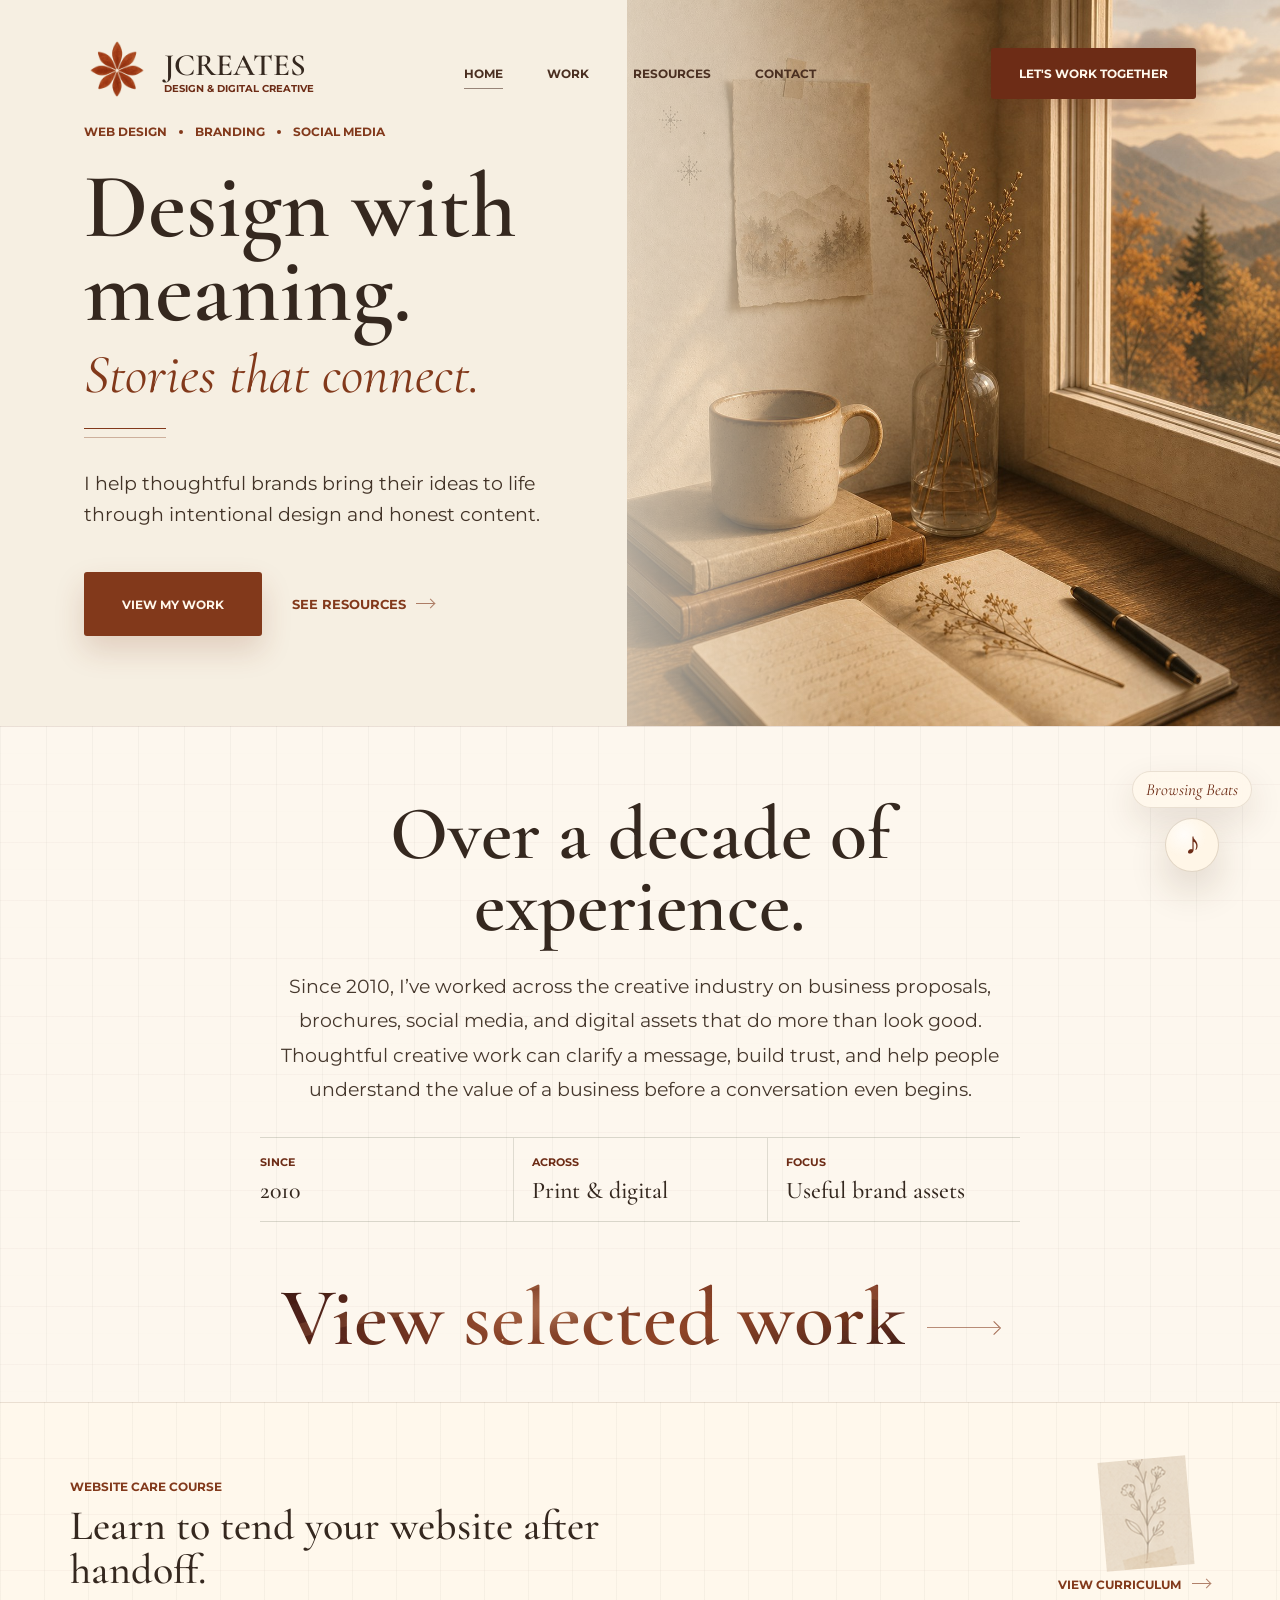
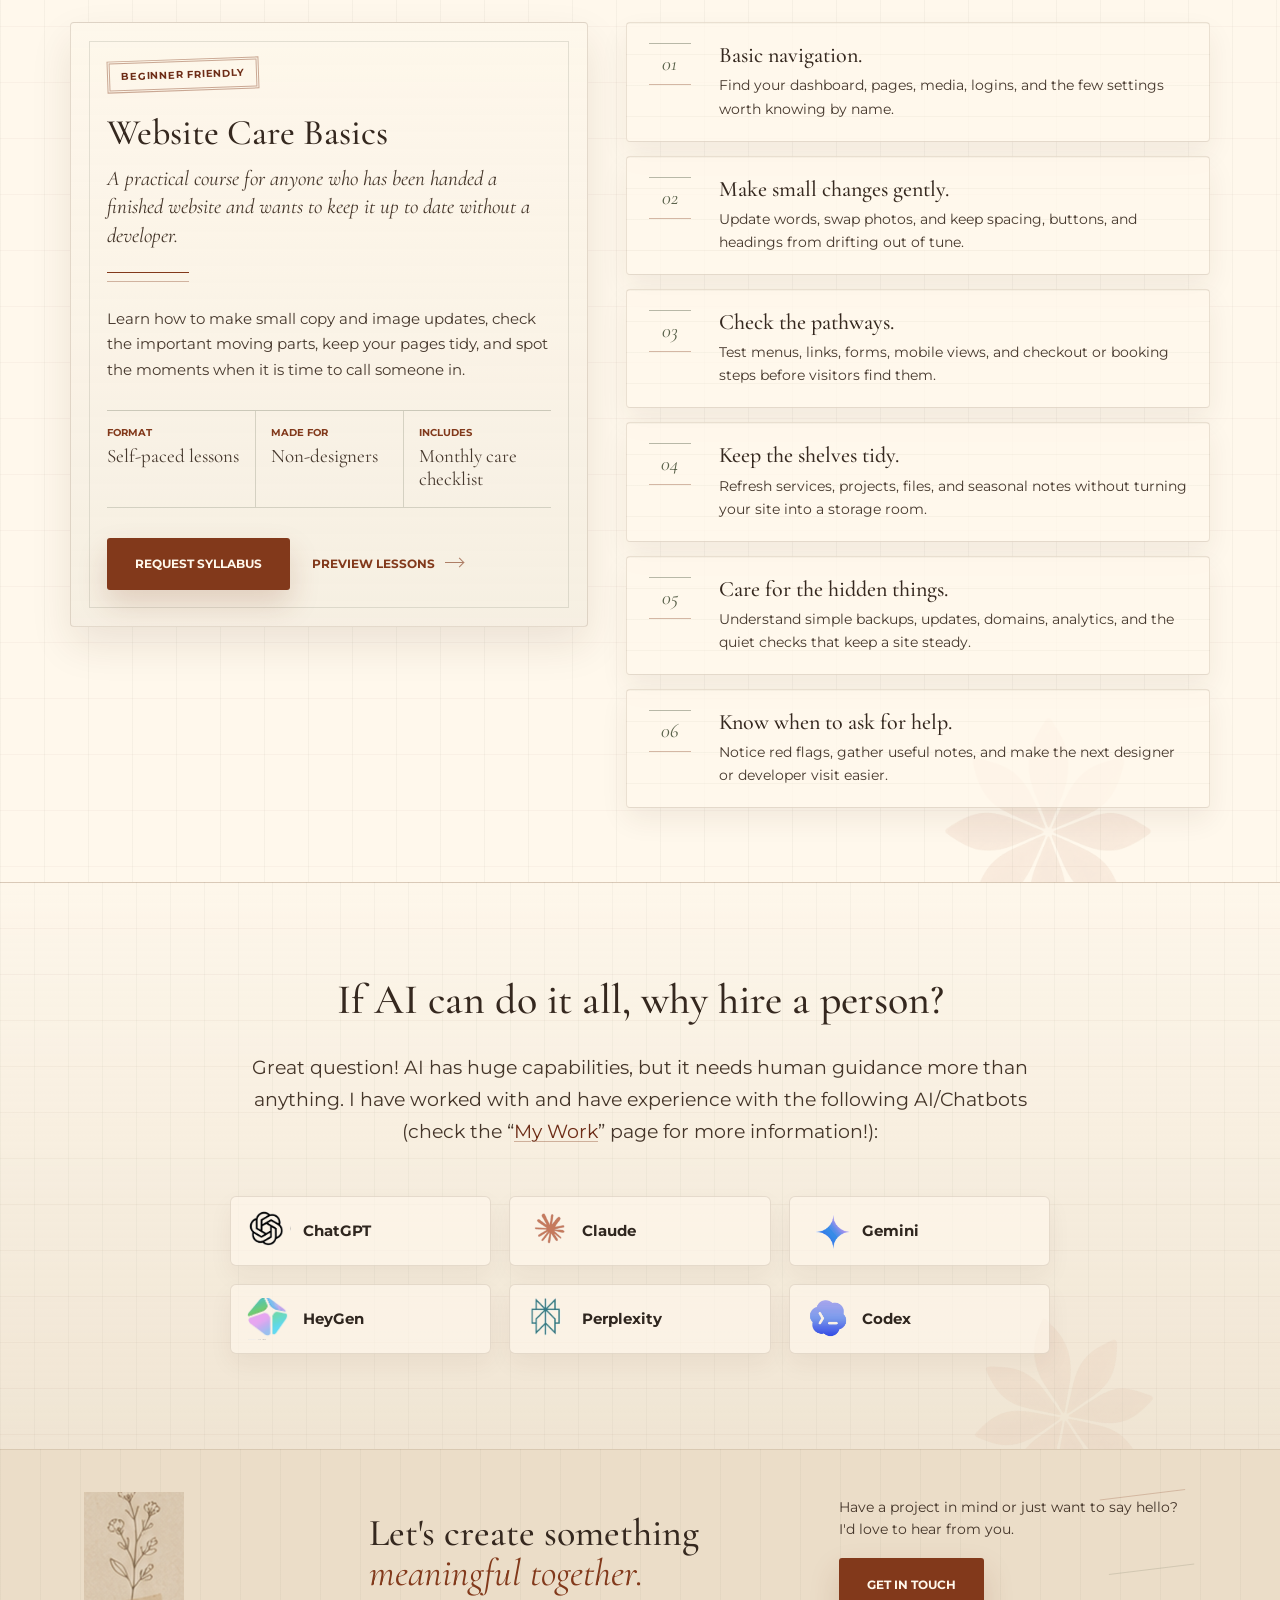
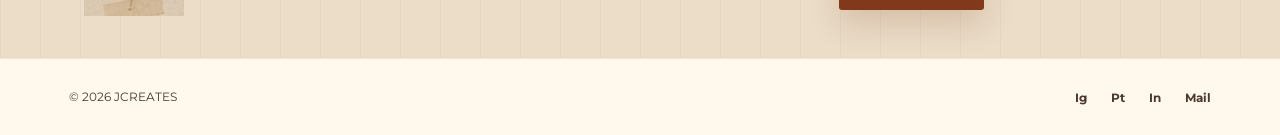
==== index.html @ 213a4167 "Revert "Remove work from header nav" This reverts commit f33e3d056edb2263f441d2ee776ab785a8234a7a." ====
<!doctype html>
<html lang="en">
  <head>
    <meta charset="utf-8">
    <meta name="viewport" content="width=device-width, initial-scale=1">
    <title>JCREATES | Design & Digital Creative</title>
    <meta
      name="description"
      content="A warm portfolio homepage for JCREATES, a design and digital creative studio."
    >
    <link rel="preconnect" href="https://fonts.googleapis.com">
    <link rel="preconnect" href="https://fonts.gstatic.com" crossorigin>
    <link
      href="https://fonts.googleapis.com/css2?family=Cormorant+Garamond:wght@400;500;600&family=Montserrat:wght@500;600;700&family=Parisienne&display=swap"
      rel="stylesheet"
    >
    <link rel="stylesheet" href="styles.css?v=20260611-work-page-v8">
    <script src="script.js?v=20260611-work-page-v4" defer></script>
  </head>
  <body>
    <header class="site-header" aria-label="Primary navigation">
      <a class="brand" href="#" aria-label="JCREATES home">
        <img
          class="brand-mark"
          src="assets/elodie-flower-logo.png"
          width="640"
          height="640"
          decoding="async"
          alt=""
        >
        <span class="brand-copy">
          <span class="brand-name">JCREATES</span>
          <span class="brand-role">Design & Digital Creative</span>
        </span>
      </a>

      <nav class="main-nav" aria-label="Main navigation">
        <a class="is-active" href="#" aria-current="page">Home</a>
        <a href="work.html">Work</a>
        <a href="resources.html">Resources</a>
        <a href="#contact">Contact</a>
      </nav>

      <a class="header-cta" href="#contact">Let's work together</a>
    </header>

    <main>
      <section class="hero" aria-labelledby="hero-title">
        <div class="hero-copy">
          <p class="eyebrow">Web Design <span></span> Branding <span></span> Social Media</p>
          <h1 id="hero-title">Design with meaning.</h1>
          <p class="hero-script">Stories that connect.</p>
          <div class="small-rule" aria-hidden="true"></div>
          <p class="hero-text">
            I help thoughtful brands bring their ideas to life through intentional design
            and honest content.
          </p>
          <div class="hero-actions">
            <a class="button button-primary button-typewriter" href="work.html" data-write-text="View my work">
              <span class="button-label">View my work</span>
              <span class="button-hover-text" aria-hidden="true">View my work</span>
            </a>
            <a class="button button-text" href="resources.html">See resources <span class="link-cue" aria-hidden="true"></span></a>
          </div>
        </div>

        <div class="hero-media">
          <img
            src="assets/hero-autumn-mountain-watercolor.jpg"
            width="1189"
            height="1323"
            decoding="async"
            fetchpriority="high"
            alt="Warm studio desk with books, a ceramic mug, dried flowers, and a window view of autumn trees with distant mountains."
          >
        </div>
      </section>

      <section class="experience-section" id="experience" aria-labelledby="experience-title">
        <div class="experience-inner">
          <div class="experience-layout">
            <div class="experience-heading">
              <h2 id="experience-title">Over a decade of experience.</h2>
            </div>

            <div class="experience-copy">
              <p>
                Since 2010, I&rsquo;ve worked across the creative industry on business proposals,
                brochures, social media, and digital assets that do more than look good.
                Thoughtful creative work can clarify a message, build trust, and help people
                understand the value of a business before a conversation even begins.
              </p>

              <dl class="experience-ledger" aria-label="Creative experience areas">
                <div>
                  <dt>Since</dt>
                  <dd>2010</dd>
                </div>
                <div>
                  <dt>Across</dt>
                  <dd>Print &amp; digital</dd>
                </div>
                <div>
                  <dt>Focus</dt>
                  <dd>Useful brand assets</dd>
                </div>
              </dl>
            </div>
          </div>

          <a class="galaxy-work-link" href="work.html" aria-label="View selected work">
            <span class="galaxy-mask">View selected work</span>
            <span class="galaxy-arrow" aria-hidden="true"></span>
          </a>
        </div>
      </section>

      <section class="course-section" id="course" aria-labelledby="course-title">
        <img class="course-botanical" src="assets/botanical-tape.png" alt="">
        <div class="section-heading course-heading">
          <div class="section-kicker">
            <p class="eyebrow">Website Care Course</p>
            <h2 id="course-title">Learn to tend your website after handoff.</h2>
          </div>
          <a class="section-link" href="#course-curriculum">View curriculum <span class="link-cue" aria-hidden="true"></span></a>
        </div>

        <div class="course-layout">
          <article class="course-feature">
            <p class="course-stamp">Beginner Friendly</p>
            <h3>Website Care Basics</h3>
            <p class="course-subtitle">
              A practical course for anyone who has been handed a finished website and
              wants to keep it up to date without a developer.
            </p>
            <div class="small-rule course-rule" aria-hidden="true"></div>
            <p>
              Learn how to make small copy and image updates, check the important moving
              parts, keep your pages tidy, and spot the moments when it is time to call
              someone in.
            </p>
            <dl class="course-details">
              <div>
                <dt>Format</dt>
                <dd>Self-paced lessons</dd>
              </div>
              <div>
                <dt>Made for</dt>
                <dd>Non-designers</dd>
              </div>
              <div>
                <dt>Includes</dt>
                <dd>Monthly care checklist</dd>
              </div>
            </dl>
            <div class="course-actions">
              <a class="button button-primary button-typewriter" href="#contact" data-write-text="Request syllabus">
                <span class="button-label">Request syllabus</span>
                <span class="button-hover-text" aria-hidden="true">Request syllabus</span>
              </a>
              <a class="button button-text" href="#course-curriculum">Preview lessons <span class="link-cue" aria-hidden="true"></span></a>
            </div>
          </article>

          <ol class="course-modules" id="course-curriculum" aria-label="Website care curriculum">
            <li class="course-module">
              <span class="module-number">01</span>
              <div>
                <h3>Basic navigation.</h3>
                <p>Find your dashboard, pages, media, logins, and the few settings worth knowing by name.</p>
              </div>
            </li>
            <li class="course-module">
              <span class="module-number">02</span>
              <div>
                <h3>Make small changes gently.</h3>
                <p>Update words, swap photos, and keep spacing, buttons, and headings from drifting out of tune.</p>
              </div>
            </li>
            <li class="course-module">
              <span class="module-number">03</span>
              <div>
                <h3>Check the pathways.</h3>
                <p>Test menus, links, forms, mobile views, and checkout or booking steps before visitors find them.</p>
              </div>
            </li>
            <li class="course-module">
              <span class="module-number">04</span>
              <div>
                <h3>Keep the shelves tidy.</h3>
                <p>Refresh services, projects, files, and seasonal notes without turning your site into a storage room.</p>
              </div>
            </li>
            <li class="course-module">
              <span class="module-number">05</span>
              <div>
                <h3>Care for the hidden things.</h3>
                <p>Understand simple backups, updates, domains, analytics, and the quiet checks that keep a site steady.</p>
              </div>
            </li>
            <li class="course-module">
              <span class="module-number">06</span>
              <div>
                <h3>Know when to ask for help.</h3>
                <p>Notice red flags, gather useful notes, and make the next designer or developer visit easier.</p>
              </div>
            </li>
          </ol>
        </div>
      </section>

      <section class="ai-note-section" aria-labelledby="ai-note-title">
        <div class="ai-note-inner">
          <div class="ai-note-heading">
            <h2 id="ai-note-title">
              <span>If AI can do it all,</span>
              <span>why hire a person?</span>
            </h2>
          </div>
          <div class="ai-note-copy">
            <p>
              Great question! AI has huge capabilities, but it needs human guidance more than anything.
              I have worked with and have experience with the following AI/Chatbots (check the
              &ldquo;<a href="work.html">My Work</a>&rdquo; page for more information!):
            </p>
            <ul class="ai-logo-list" aria-label="AI and chatbot experience">
              <li>
                <span class="ai-logo-mark" aria-hidden="true">
                  <img src="assets/ai-logos/chatgpt.png" width="112" height="111" alt="">
                </span>
                <span class="ai-logo-word">ChatGPT</span>
              </li>
              <li>
                <span class="ai-logo-mark" aria-hidden="true">
                  <img src="assets/ai-logos/claude.png" width="142" height="142" alt="">
                </span>
                <span class="ai-logo-word">Claude</span>
              </li>
              <li>
                <span class="ai-logo-mark" aria-hidden="true">
                  <img src="assets/ai-logos/gemini.png" width="70" height="65" alt="">
                </span>
                <span class="ai-logo-word">Gemini</span>
              </li>
              <li>
                <span class="ai-logo-mark" aria-hidden="true">
                  <img src="assets/ai-logos/heygen.png" width="89" height="86" alt="">
                </span>
                <span class="ai-logo-word">HeyGen</span>
              </li>
              <li>
                <span class="ai-logo-mark" aria-hidden="true">
                  <img src="assets/ai-logos/perplexity.png" width="92" height="108" alt="">
                </span>
                <span class="ai-logo-word">Perplexity</span>
              </li>
              <li>
                <span class="ai-logo-mark" aria-hidden="true">
                  <img src="assets/ai-logos/codex.png" width="327" height="301" alt="">
                </span>
                <span class="ai-logo-word">Codex</span>
              </li>
            </ul>
          </div>
        </div>
      </section>

      <section class="closing-banner" id="contact" aria-labelledby="contact-title">
        <img class="botanical" src="assets/botanical-tape.png" alt="">
        <h2 id="contact-title">Let's create something <em>meaningful together.</em></h2>
        <div class="contact-note">
          <p>Have a project in mind or just want to say hello?</p>
          <p>I'd love to hear from you.</p>
          <a class="button button-primary button-typewriter" href="mailto:hello@example.com" data-write-text="Get in touch">
            <span class="button-label">Get in touch</span>
            <span class="button-hover-text" aria-hidden="true">Get in touch</span>
          </a>
        </div>
      </section>
    </main>

    <footer class="site-footer">
      <p>&copy; 2026 JCREATES</p>
      <nav class="social-links" aria-label="Social links">
        <a href="#" aria-label="Instagram">Ig</a>
        <a href="#" aria-label="Pinterest">Pt</a>
        <a href="#" aria-label="LinkedIn">In</a>
        <a href="mailto:hello@example.com" aria-label="Email">Mail</a>
      </nav>
    </footer>

    <div class="music-widget" data-music-widget>
      <span class="music-label" id="music-label">Browsing Beats</span>
      <div class="music-control-row">
        <button
          class="music-volume music-volume-down"
          type="button"
          aria-label="Lower browsing beats volume"
          data-volume-action="down"
        >
          <span aria-hidden="true">&minus;</span>
        </button>
        <button
          class="music-toggle"
          type="button"
          aria-label="Play browsing beats"
          aria-describedby="music-label"
          aria-pressed="false"
          data-music-toggle
        >
          <span class="music-note" aria-hidden="true">&#9834;</span>
        </button>
        <button
          class="music-volume music-volume-up"
          type="button"
          aria-label="Raise browsing beats volume"
          data-volume-action="up"
        >
          <span aria-hidden="true">+</span>
        </button>
      </div>
      <audio data-music-player preload="none"></audio>
    </div>
  </body>
</html>
---- styles.css ----
:root {
  --paper: #f6efe2;
  --paper-deep: #ebddc8;
  --linen: #fff8ec;
  --ink: #35281f;
  --muted: #786552;
  --clay: #82391b;
  --clay-dark: #6d2c16;
  --olive: #59614a;
  --line: rgba(92, 63, 37, 0.2);
  --shadow: 0 24px 60px rgba(72, 43, 22, 0.15);
  --serif: "Cormorant Garamond", Georgia, "Times New Roman", serif;
  --sans: "Montserrat", Arial, sans-serif;
  --hand: "Parisienne", "Segoe Script", "Snell Roundhand", cursive;
}

* {
  box-sizing: border-box;
}

html {
  scroll-behavior: smooth;
}

body {
  margin: 0;
  color: var(--ink);
  background:
    linear-gradient(90deg, rgba(89, 97, 74, 0.06) 1px, transparent 1px),
    linear-gradient(0deg, rgba(109, 44, 22, 0.04) 1px, transparent 1px),
    var(--paper);
  background-size: 46px 46px, 58px 58px, auto;
  font-family: var(--sans);
  font-size: 16px;
  line-height: 1.7;
}

img {
  display: block;
  max-width: 100%;
}

a {
  color: inherit;
  text-decoration: none;
}

.site-header {
  position: absolute;
  inset: 0 0 auto;
  z-index: 4;
  display: grid;
  grid-template-columns: minmax(190px, 1fr) auto minmax(190px, 1fr);
  align-items: center;
  gap: 28px;
  width: 100%;
  padding: 40px 6.6vw 0;
}

.brand {
  display: inline-flex;
  align-items: center;
  flex-direction: row;
  width: fit-content;
  gap: clamp(11px, 1.2vw, 14px);
}

.brand-mark {
  width: clamp(60px, 5.3vw, 66px);
  height: clamp(60px, 5.3vw, 66px);
  flex: 0 0 auto;
  object-fit: contain;
  transform: translateY(-4px);
}

.brand-copy {
  display: inline-flex;
  flex-direction: column;
  gap: 2px;
}

.brand-name {
  font-family: var(--serif);
  font-size: 31px;
  font-weight: 600;
  line-height: 1;
  text-transform: uppercase;
}

.brand-role,
.eyebrow,
.main-nav,
.header-cta,
.button,
.section-link,
.project-link,
.social-links {
  font-family: var(--sans);
  font-size: 12px;
  font-weight: 700;
  line-height: 1.25;
  text-transform: uppercase;
}

.brand-role {
  font-size: 10px;
  color: var(--clay-dark);
}

.main-nav {
  display: flex;
  align-items: center;
  justify-content: center;
  gap: 44px;
  color: #4a2f21;
}

.main-nav a {
  position: relative;
  padding: 8px 0;
}

.main-nav a::after {
  position: absolute;
  right: 0;
  bottom: 0;
  left: 0;
  height: 1px;
  background: currentColor;
  content: "";
  opacity: 0;
  transform: scaleX(0.25);
  transform-origin: center;
  transition: opacity 180ms ease, transform 180ms ease;
}

.main-nav a:hover::after,
.main-nav a:focus-visible::after,
.main-nav .is-active::after {
  opacity: 0.55;
  transform: scaleX(1);
}

.main-nav a:focus-visible,
.header-cta:focus-visible,
.button:focus-visible,
.section-link:focus-visible,
.project-link:focus-visible,
.galaxy-work-link:focus-visible,
.work-filter:focus-visible,
.work-card-media:focus-visible,
.reel-arrow:focus-visible {
  outline: 2px solid rgba(130, 57, 27, 0.38);
  outline-offset: 4px;
}

.header-cta {
  justify-self: end;
  padding: 18px 28px;
  border-radius: 3px;
  color: #fff9ed;
  background: var(--clay-dark);
  box-shadow: 0 12px 28px rgba(109, 44, 22, 0.22);
}

.hero {
  position: relative;
  display: grid;
  grid-template-columns: minmax(470px, 0.98fr) minmax(420px, 1.02fr);
  min-height: 710px;
  overflow: hidden;
  background: var(--paper);
}

.hero::before {
  position: absolute;
  inset: 0 auto 0 0;
  z-index: 2;
  width: 68%;
  background: linear-gradient(90deg, var(--paper) 0%, rgba(246, 239, 226, 0.96) 54%, rgba(246, 239, 226, 0.5) 84%, transparent 100%);
  content: "";
  pointer-events: none;
}

.hero-copy {
  position: relative;
  z-index: 3;
  align-self: center;
  padding: 122px 0 88px 6.6vw;
  max-width: 760px;
}

.hero .eyebrow {
  display: flex;
  flex-wrap: wrap;
  gap: 12px;
  align-items: center;
  margin: 0 0 26px;
  color: var(--clay);
}

.eyebrow span {
  width: 4px;
  height: 4px;
  border-radius: 999px;
  background: currentColor;
}

h1,
h2,
h3,
p {
  margin-top: 0;
}

h1 {
  max-width: 640px;
  margin-bottom: 0;
  font-family: var(--serif);
  font-size: 92px;
  font-weight: 600;
  line-height: 0.91;
}

.hero-script {
  margin: 14px 0 26px;
  color: var(--clay);
  font-family: var(--serif);
  font-size: 55px;
  font-style: italic;
  line-height: 1;
}

.small-rule {
  width: 82px;
  height: 10px;
  margin: 0 0 30px;
  border-top: 1px solid var(--clay);
  border-bottom: 1px solid rgba(130, 57, 27, 0.35);
}

.hero-text {
  max-width: 525px;
  margin-bottom: 42px;
  color: #423327;
  font-size: 19px;
  line-height: 1.65;
}

.hero-actions {
  display: flex;
  flex-wrap: wrap;
  align-items: center;
  gap: 30px;
}

.hero-actions .button-primary {
  min-height: 64px;
  padding: 0 38px;
}

.hero-actions .button-text {
  min-height: 48px;
  font-size: 13px;
}

.button {
  display: inline-flex;
  align-items: center;
  justify-content: center;
  min-height: 52px;
  border-radius: 3px;
}

.button-typewriter {
  position: relative;
  overflow: hidden;
  isolation: isolate;
}

.button-label {
  display: inline-block;
  transition: opacity 120ms ease, transform 160ms ease;
}

.button-hover-text {
  position: absolute;
  top: 50%;
  left: 50%;
  display: inline-flex;
  align-items: center;
  justify-content: center;
  width: max-content;
  color: currentColor;
  font-family: var(--hand);
  font-size: 25px;
  font-weight: 400;
  letter-spacing: 0;
  line-height: 1;
  opacity: 0;
  pointer-events: none;
  text-transform: none;
  white-space: nowrap;
  clip-path: inset(0 100% 0 0);
  transform: translate(-50%, -49%);
  transition: opacity 100ms ease;
}

.button-typewriter:hover .button-label,
.button-typewriter:focus-visible .button-label {
  opacity: 0;
  transform: translateY(-4px);
}

.button-typewriter:hover .button-hover-text,
.button-typewriter:focus-visible .button-hover-text {
  opacity: 1;
  animation: script-typewriter var(--write-duration, 620ms) steps(var(--letter-count, 12), end) both;
}

.button-primary {
  padding: 0 28px;
  color: #fff8eb;
  background: var(--clay);
  box-shadow: 0 14px 30px rgba(130, 57, 27, 0.18);
}

.button-text {
  gap: 8px;
  color: var(--clay);
}

.link-cue {
  position: relative;
  display: inline-block;
  flex: 0 0 auto;
  width: 18px;
  height: 1px;
  margin-left: 2px;
  background: currentColor;
  opacity: 0.62;
  transform: translateY(-1px);
  transition: width 180ms ease, opacity 180ms ease, transform 180ms ease;
}

.link-cue::after {
  position: absolute;
  top: -3px;
  right: 0;
  width: 6px;
  height: 6px;
  border-top: 1px solid currentColor;
  border-right: 1px solid currentColor;
  content: "";
  transform: rotate(45deg);
}

a:hover .link-cue,
a:focus-visible .link-cue {
  width: 23px;
  opacity: 0.9;
  transform: translate(2px, -1px);
}

.hero-media {
  position: relative;
  min-height: 710px;
}

.hero-media img {
  width: 100%;
  height: 100%;
  object-fit: cover;
  filter: sepia(0.08) saturate(0.9);
}

.featured-work {
  padding: 48px 5.4vw 78px;
  background: rgba(255, 250, 241, 0.72);
  border-top: 1px solid rgba(92, 63, 37, 0.09);
}

.experience-section {
  position: relative;
  padding: 72px 5.4vw 44px;
  overflow: hidden;
  background:
    linear-gradient(90deg, rgba(89, 97, 74, 0.045) 1px, transparent 1px),
    linear-gradient(0deg, rgba(109, 44, 22, 0.032) 1px, transparent 1px),
    rgba(255, 250, 241, 0.84);
  background-size: 46px 46px, 58px 58px, auto;
  border-top: 1px solid rgba(92, 63, 37, 0.09);
}

.experience-inner {
  max-width: 1140px;
  margin: 0 auto;
}

.experience-layout {
  display: grid;
  grid-template-columns: 1fr;
  gap: 28px;
  max-width: 860px;
  margin: 0 auto;
}

.experience-heading {
  padding-top: 0;
}

.experience-heading h2 {
  max-width: 820px;
  margin: 0 auto;
  font-size: 76px;
  font-weight: 600;
  line-height: 0.94;
  text-align: center;
}

.experience-copy {
  padding-top: 0;
}

.experience-copy > p {
  max-width: 760px;
  margin: 0 auto;
  color: #46382d;
  font-size: 19px;
  line-height: 1.8;
  text-align: center;
}

.experience-ledger {
  display: grid;
  grid-template-columns: repeat(3, minmax(0, 1fr));
  max-width: 760px;
  margin: 30px auto 0;
  border-top: 1px solid rgba(89, 97, 74, 0.22);
  border-bottom: 1px solid rgba(89, 97, 74, 0.22);
}

.experience-ledger div {
  min-width: 0;
  padding: 18px 18px 17px 0;
}

.experience-ledger div + div {
  padding-left: 18px;
  border-left: 1px solid rgba(89, 97, 74, 0.18);
}

.experience-ledger dt {
  margin: 0 0 8px;
  color: var(--clay-dark);
  font-family: var(--sans);
  font-size: 11px;
  font-weight: 700;
  line-height: 1.25;
  text-transform: uppercase;
}

.experience-ledger dd {
  margin: 0;
  color: var(--ink);
  font-family: var(--serif);
  font-size: 24px;
  font-weight: 500;
  line-height: 1.1;
}

.galaxy-work-link {
  display: flex;
  align-items: center;
  justify-content: center;
  gap: 22px;
  width: fit-content;
  max-width: 100%;
  margin: 58px auto 0;
  color: var(--clay);
  font-family: var(--serif);
  font-size: 82px;
  font-weight: 600;
  line-height: 0.95;
  text-align: center;
}

.galaxy-mask {
  display: inline;
  color: var(--clay);
  background-image: url("assets/rust-milky-way.svg");
  background-position: 42% 50%;
  background-size: 118% auto;
  transition: background-position 420ms ease, filter 420ms ease;
}

@supports ((-webkit-background-clip: text) or (background-clip: text)) {
  .galaxy-mask {
    color: transparent;
    -webkit-background-clip: text;
    background-clip: text;
  }
}

.galaxy-arrow {
  position: relative;
  flex: 0 0 auto;
  width: 72px;
  height: 1px;
  margin-top: 16px;
  background: rgba(130, 57, 27, 0.56);
}

.galaxy-arrow::after {
  position: absolute;
  top: -4px;
  right: 0;
  width: 9px;
  height: 9px;
  border-top: 1px solid rgba(130, 57, 27, 0.72);
  border-right: 1px solid rgba(130, 57, 27, 0.72);
  content: "";
  transform: rotate(45deg);
}

.section-heading {
  display: flex;
  align-items: end;
  justify-content: space-between;
  gap: 32px;
  max-width: 1140px;
  margin: 0 auto 30px;
}

.section-heading .eyebrow {
  margin-bottom: 10px;
  color: var(--clay);
}

h2 {
  margin-bottom: 0;
  font-family: var(--serif);
  font-size: 42px;
  font-weight: 500;
  line-height: 1.05;
}

.section-link {
  display: inline-flex;
  align-items: center;
  gap: 9px;
  color: var(--clay);
  white-space: nowrap;
}

.project-grid {
  display: grid;
  grid-template-columns: repeat(4, minmax(0, 1fr));
  gap: 30px;
  max-width: 1140px;
  margin: 0 auto;
}

.project-card {
  min-width: 0;
}

.project-card img {
  width: 100%;
  aspect-ratio: 1 / 1.06;
  object-fit: cover;
  border-radius: 4px;
  box-shadow: 0 16px 36px rgba(69, 42, 21, 0.12);
  transition: transform 220ms ease, box-shadow 220ms ease;
}

.project-card a:hover img {
  transform: translateY(-4px);
  box-shadow: var(--shadow);
}

h3 {
  margin: 22px 0 1px;
  font-family: var(--serif);
  font-size: 25px;
  font-weight: 500;
  line-height: 1.1;
}

.project-type {
  margin-bottom: 12px;
  color: var(--clay-dark);
  font-family: var(--serif);
  font-size: 16px;
  font-style: italic;
  line-height: 1.2;
}

.project-card p:not(.project-type) {
  min-height: 76px;
  margin-bottom: 20px;
  color: #46382d;
  font-size: 14px;
  line-height: 1.7;
}

.project-link {
  position: relative;
  display: inline-flex;
  padding-bottom: 4px;
  color: var(--clay);
}

.project-link::after {
  position: absolute;
  right: 0;
  bottom: 0;
  left: 0;
  height: 1px;
  background: currentColor;
  content: "";
  opacity: 0.34;
  transform: scaleX(0.42);
  transform-origin: left;
  transition: opacity 180ms ease, transform 180ms ease;
}

.project-link:hover::after,
.project-link:focus-visible::after {
  opacity: 0.82;
  transform: scaleX(1);
}

.course-section {
  position: relative;
  padding: 64px 5.4vw 74px;
  overflow: hidden;
  background:
    linear-gradient(90deg, rgba(89, 97, 74, 0.05) 1px, transparent 1px),
    linear-gradient(0deg, rgba(109, 44, 22, 0.035) 1px, transparent 1px),
    var(--linen);
  background-size: 44px 44px, 56px 56px, auto;
  border-top: 1px solid rgba(92, 63, 37, 0.1);
}

.course-section::before {
  position: absolute;
  right: max(24px, 8vw);
  bottom: -74px;
  width: 260px;
  height: 260px;
  background: url("assets/elodie-flower-logo.png") center / contain no-repeat;
  content: "";
  opacity: 0.07;
  pointer-events: none;
}

.course-botanical {
  position: absolute;
  top: 56px;
  right: 7vw;
  width: 88px;
  opacity: 0.56;
  transform: rotate(-5deg);
}

.course-heading {
  position: relative;
  z-index: 1;
  padding-top: 12px;
}

.course-heading h2 {
  max-width: 620px;
}

.course-layout {
  position: relative;
  z-index: 1;
  display: grid;
  grid-template-columns: minmax(0, 0.94fr) minmax(360px, 1.06fr);
  align-items: start;
  gap: 38px;
  max-width: 1140px;
  margin: 0 auto;
}

.course-feature {
  position: relative;
  min-width: 0;
  padding: 36px;
  overflow: hidden;
  background:
    linear-gradient(180deg, rgba(255, 248, 236, 0.92), rgba(246, 239, 226, 0.78)),
    var(--paper);
  border: 1px solid rgba(92, 63, 37, 0.16);
  border-radius: 4px;
  box-shadow: 0 18px 42px rgba(72, 43, 22, 0.1);
}

.course-feature::before {
  position: absolute;
  inset: 18px;
  border: 1px solid rgba(89, 97, 74, 0.16);
  content: "";
  pointer-events: none;
}

.course-feature > * {
  position: relative;
  z-index: 1;
}

.course-stamp {
  display: inline-flex;
  margin-bottom: 22px;
  padding: 8px 11px;
  border: 3px double rgba(130, 57, 27, 0.42);
  color: var(--clay-dark);
  font-family: var(--sans);
  font-size: 10px;
  font-weight: 700;
  letter-spacing: 0.08em;
  line-height: 1;
  text-transform: uppercase;
  transform: rotate(-2deg);
}

.course-feature h3 {
  margin: 0 0 12px;
  font-size: 36px;
}

.course-subtitle {
  margin-bottom: 22px;
  color: #443529;
  font-family: var(--serif);
  font-size: 21px;
  font-style: italic;
  line-height: 1.35;
}

.course-feature p:not(.course-stamp):not(.course-subtitle) {
  margin-bottom: 0;
  color: #46382d;
  font-size: 15px;
}

.course-rule {
  margin-bottom: 24px;
}

.course-details {
  display: grid;
  grid-template-columns: repeat(3, minmax(0, 1fr));
  margin: 28px 0 30px;
  border-top: 1px solid rgba(89, 97, 74, 0.28);
  border-bottom: 1px solid rgba(89, 97, 74, 0.22);
}

.course-details div {
  min-width: 0;
  padding: 16px 15px 16px 0;
}

.course-details div + div {
  padding-left: 15px;
  border-left: 1px solid rgba(89, 97, 74, 0.22);
}

.course-details dt {
  margin-bottom: 4px;
  color: var(--clay);
  font-family: var(--sans);
  font-size: 10px;
  font-weight: 700;
  line-height: 1.25;
  text-transform: uppercase;
}

.course-details dd {
  margin: 0;
  color: #46382d;
  font-family: var(--serif);
  font-size: 19px;
  font-style: normal;
  line-height: 1.24;
}

.course-actions {
  display: flex;
  flex-wrap: wrap;
  align-items: center;
  gap: 22px;
}

.course-modules {
  display: grid;
  gap: 14px;
  min-width: 0;
  margin: 0;
  padding: 0;
  list-style: none;
}

.course-module {
  display: grid;
  grid-template-columns: 52px minmax(0, 1fr);
  gap: 18px;
  align-items: start;
  min-width: 0;
  padding: 20px 22px;
  background:
    repeating-linear-gradient(
      180deg,
      rgba(89, 97, 74, 0.045) 0,
      rgba(89, 97, 74, 0.045) 1px,
      transparent 1px,
      transparent 31px
    ),
    rgba(255, 248, 236, 0.76);
  border: 1px solid rgba(92, 63, 37, 0.13);
  border-radius: 4px;
  box-shadow: 0 12px 28px rgba(72, 43, 22, 0.07);
}

.module-number {
  display: inline-flex;
  align-items: center;
  justify-content: center;
  width: 42px;
  height: 42px;
  border-top: 1px solid rgba(89, 97, 74, 0.42);
  border-bottom: 1px solid rgba(130, 57, 27, 0.34);
  color: var(--olive);
  font-family: var(--serif);
  font-size: 20px;
  font-style: italic;
  line-height: 1;
}

.course-module h3 {
  margin: 0 0 7px;
  font-size: 22px;
}

.course-module p {
  margin: 0;
  color: #46382d;
  font-size: 14px;
  line-height: 1.65;
}

.resources-page .site-header,
.work-page .site-header {
  position: relative;
  inset: auto;
  min-height: 206px;
  padding: 40px 6.6vw 30px;
  background:
    linear-gradient(90deg, rgba(89, 97, 74, 0.04) 1px, transparent 1px),
    rgba(246, 239, 226, 0.98);
  background-size: 46px 46px, auto;
  border-bottom: 1px solid rgba(92, 63, 37, 0.1);
}

.resources-hero {
  position: relative;
  display: grid;
  place-items: center;
  height: clamp(300px, 21vw, 340px);
  min-height: 0;
  padding: 42px 6.6vw 46px;
  overflow: hidden;
  background: var(--paper);
  border-bottom: 1px solid rgba(92, 63, 37, 0.1);
}

.resources-hero::before {
  position: absolute;
  inset: 0;
  z-index: 1;
  background:
    radial-gradient(ellipse at 50% 46%, rgba(255, 248, 236, 0.84) 0%, rgba(255, 248, 236, 0.58) 34%, rgba(255, 248, 236, 0.18) 58%, rgba(53, 40, 31, 0.2) 100%),
    linear-gradient(180deg, rgba(246, 239, 226, 0.3), rgba(130, 57, 27, 0.1));
  content: "";
  pointer-events: none;
}

.resources-hero::after {
  position: absolute;
  right: clamp(26px, 7vw, 92px);
  bottom: clamp(28px, 5vw, 64px);
  z-index: 2;
  width: 118px;
  height: 92px;
  border-top: 1px solid rgba(255, 248, 236, 0.6);
  border-bottom: 1px solid rgba(255, 248, 236, 0.42);
  content: "";
  opacity: 0.68;
  pointer-events: none;
  transform: rotate(-6deg);
}

.resources-hero-media {
  position: absolute;
  inset: 0;
}

.resources-hero-media img {
  width: 100%;
  height: 100%;
  object-fit: cover;
  object-position: 50% 58%;
  filter: sepia(0.04) saturate(0.94) contrast(1.04) brightness(1.02);
}

.resources-hero-copy {
  position: relative;
  z-index: 2;
  display: grid;
  justify-items: center;
  max-width: 560px;
  text-align: center;
  text-shadow: 0 2px 18px rgba(255, 248, 236, 0.56);
  transform: translateY(-3px);
}

.resources-hero-copy .eyebrow {
  margin-bottom: 18px;
  color: var(--clay-dark);
}

.resources-hero-title {
  max-width: none;
  margin: 0;
  color: var(--ink);
  font-family: var(--serif);
  font-size: clamp(64px, 7vw, 106px);
  font-weight: 500;
  line-height: 0.88;
  text-align: center;
}

.resources-hero-copy p:not(.eyebrow) {
  max-width: 420px;
  margin: 18px 0 0;
  color: #3f3026;
  font-size: 15px;
  line-height: 1.65;
}

.resource-tabs {
  display: flex;
  flex-wrap: wrap;
  justify-content: center;
  gap: 14px;
  padding: 34px 24px 0;
  background: var(--paper);
}

.resource-tab {
  display: inline-flex;
  align-items: center;
  justify-content: center;
  min-height: 54px;
  padding: 0 30px;
  border: 1px solid rgba(130, 57, 27, 0.28);
  border-radius: 999px;
  color: var(--clay-dark);
  background: rgba(255, 248, 236, 0.76);
  box-shadow: 0 12px 28px rgba(72, 43, 22, 0.08);
  font-family: var(--sans);
  font-size: 14px;
  font-weight: 700;
  line-height: 1;
  text-transform: uppercase;
  transition: transform 180ms ease, background 180ms ease, box-shadow 180ms ease, border-color 180ms ease;
}

.resource-tab:hover,
.resource-tab:focus-visible,
.resource-tab.is-active {
  border-color: rgba(130, 57, 27, 0.44);
  background: var(--clay);
  color: #fff8eb;
  box-shadow: 0 16px 34px rgba(130, 57, 27, 0.18);
}

.resource-tab:hover,
.resource-tab:focus-visible {
  transform: translateY(-2px);
}

.resource-tab:focus-visible,
.resource-cover:focus-visible {
  outline: 2px solid rgba(130, 57, 27, 0.55);
  outline-offset: 4px;
}

.resource-library {
  position: relative;
  padding: 28px 5.4vw 92px;
  overflow: hidden;
  background:
    linear-gradient(90deg, rgba(89, 97, 74, 0.05) 1px, transparent 1px),
    linear-gradient(0deg, rgba(109, 44, 22, 0.035) 1px, transparent 1px),
    var(--paper);
  background-size: 46px 46px, 58px 58px, auto;
}

.resource-library::before {
  position: absolute;
  left: max(24px, 8vw);
  bottom: -96px;
  width: 300px;
  height: 300px;
  background: url("assets/elodie-flower-logo.png") center / contain no-repeat;
  content: "";
  opacity: 0.055;
  pointer-events: none;
}

.resource-grid {
  position: relative;
  z-index: 1;
  display: grid;
  justify-items: center;
  max-width: 1140px;
  margin: 0 auto;
}

.resource-card {
  display: grid;
  grid-template-columns: minmax(260px, 0.92fr) minmax(280px, 1fr);
  gap: 0;
  width: min(100%, 850px);
  min-width: 0;
  overflow: hidden;
  background:
    linear-gradient(180deg, rgba(255, 248, 236, 0.94), rgba(246, 239, 226, 0.82)),
    var(--linen);
  border: 1px solid rgba(92, 63, 37, 0.16);
  border-radius: 4px;
  box-shadow: 0 22px 52px rgba(72, 43, 22, 0.12);
  transition: transform 220ms ease, box-shadow 220ms ease;
}

.resource-card:hover,
.resource-card:focus-within {
  box-shadow: var(--shadow);
  transform: translateY(-4px);
}

.resource-cover {
  position: relative;
  display: grid;
  min-height: 390px;
  overflow: hidden;
  color: #fff8eb;
  isolation: isolate;
}

.resource-cover img {
  position: absolute;
  inset: 0;
  z-index: 0;
  width: 100%;
  height: 100%;
  object-fit: cover;
  filter: sepia(0.12) saturate(0.92);
  transition: transform 260ms ease, filter 260ms ease;
}

.resource-cover-overlay {
  position: absolute;
  inset: 0;
  z-index: 1;
  background:
    linear-gradient(180deg, rgba(35, 28, 22, 0.18), rgba(35, 28, 22, 0.42)),
    rgba(35, 28, 22, 0.22);
  transition: background 220ms ease;
}

.resource-cover-copy {
  position: relative;
  z-index: 2;
  display: grid;
  place-items: center;
  align-self: stretch;
  justify-self: stretch;
  gap: 12px;
  padding: 34px;
  text-align: center;
  text-shadow: 0 2px 16px rgba(30, 22, 16, 0.42);
}

.resource-cover-label {
  font-family: var(--sans);
  font-size: 11px;
  font-weight: 700;
  line-height: 1;
  text-transform: uppercase;
}

.resource-cover-title {
  max-width: 260px;
  font-family: var(--serif);
  font-size: 43px;
  font-weight: 500;
  line-height: 0.96;
}

.resource-cover:hover,
.resource-cover:focus-visible {
  box-shadow: var(--shadow);
}

.resource-cover:hover img,
.resource-cover:focus-visible img {
  filter: sepia(0.1) saturate(0.86);
  transform: scale(1.045);
}

.resource-cover:hover .resource-cover-overlay,
.resource-cover:focus-visible .resource-cover-overlay {
  background:
    linear-gradient(180deg, rgba(35, 28, 22, 0.3), rgba(35, 28, 22, 0.62)),
    rgba(35, 28, 22, 0.34);
}

.resource-card-copy {
  min-width: 0;
  padding: 36px;
}

.resource-note {
  display: inline-flex;
  margin-bottom: 22px;
  padding: 8px 11px;
  border: 3px double rgba(130, 57, 27, 0.42);
  color: var(--clay-dark);
  font-family: var(--sans);
  font-size: 10px;
  font-weight: 700;
  letter-spacing: 0.08em;
  line-height: 1;
  text-transform: uppercase;
  transform: rotate(-2deg);
}

.resource-card-copy h3 {
  margin: 0 0 14px;
  font-size: 34px;
}

.resource-card-copy > p:not(.resource-note) {
  margin-bottom: 24px;
  color: #46382d;
  font-size: 15px;
}

.resource-meta {
  display: grid;
  gap: 0;
  margin: 0 0 26px;
  border-top: 1px solid rgba(89, 97, 74, 0.24);
  border-bottom: 1px solid rgba(89, 97, 74, 0.2);
}

.resource-meta div {
  padding: 13px 0;
}

.resource-meta div + div {
  border-top: 1px solid rgba(89, 97, 74, 0.18);
}

.resource-meta dt {
  margin-bottom: 4px;
  color: var(--clay);
  font-family: var(--sans);
  font-size: 10px;
  font-weight: 700;
  line-height: 1.25;
  text-transform: uppercase;
}

.resource-meta dd {
  margin: 0;
  color: #46382d;
  font-family: var(--serif);
  font-size: 19px;
  line-height: 1.24;
}

.work-hero {
  position: relative;
  padding: clamp(72px, 7.5vw, 116px) 5.4vw clamp(58px, 6vw, 86px);
  overflow: hidden;
  background:
    linear-gradient(90deg, rgba(89, 97, 74, 0.045) 1px, transparent 1px),
    linear-gradient(0deg, rgba(109, 44, 22, 0.035) 1px, transparent 1px),
    linear-gradient(180deg, rgba(255, 248, 236, 0.92), rgba(246, 239, 226, 0.78)),
    var(--paper);
  background-size: 46px 46px, 58px 58px, auto, auto;
}

.work-page .site-header {
  min-height: 150px;
}

.work-hero-inner {
  position: relative;
  z-index: 2;
  max-width: 1220px;
  margin: 0 auto;
  text-align: center;
}

.work-hero h1 {
  max-width: 980px;
  margin: 0 auto;
  font-size: clamp(76px, 9vw, 132px);
  font-weight: 500;
  line-height: 0.88;
}

.work-hero p {
  max-width: 800px;
  margin: 34px auto 0;
  color: #443529;
  font-size: clamp(17px, 1.45vw, 22px);
  line-height: 1.62;
}

.work-filters {
  position: relative;
  display: flex;
  flex-wrap: wrap;
  justify-content: center;
  gap: 16px;
  max-width: 1060px;
  margin: 58px auto 0;
}

.work-filter-input,
.reel-state {
  position: absolute;
  width: 1px;
  height: 1px;
  margin: -1px;
  padding: 0;
  border: 0;
  overflow: hidden;
  clip: rect(0 0 0 0);
  clip-path: inset(50%);
  opacity: 0;
  white-space: nowrap;
}

.work-filter {
  display: inline-flex;
  align-items: center;
  justify-content: center;
  min-height: 58px;
  min-width: 160px;
  padding: 0 30px;
  border: 1px solid rgba(92, 63, 37, 0.18);
  border-radius: 6px;
  color: #4a3024;
  background: rgba(255, 248, 236, 0.68);
  box-shadow: 0 12px 28px rgba(72, 43, 22, 0.055);
  cursor: pointer;
  font-family: var(--sans);
  font-size: 15px;
  font-weight: 700;
  line-height: 1;
  text-transform: uppercase;
  transition: transform 180ms ease, background 180ms ease, border-color 180ms ease, box-shadow 180ms ease, color 180ms ease;
}

.work-filter:hover {
  border-color: rgba(130, 57, 27, 0.36);
  transform: translateY(-2px);
}

.work-filter-input:checked + .work-filter {
  border-color: rgba(130, 57, 27, 0.5);
  color: #fff8ec;
  background: var(--clay);
  box-shadow: 0 16px 34px rgba(130, 57, 27, 0.16);
  transform: translateY(-2px);
}

.work-filter-input:focus-visible + .work-filter {
  outline: 2px solid rgba(130, 57, 27, 0.38);
  outline-offset: 4px;
}

.work-archive-section {
  position: relative;
  padding: 8px 4.6vw 110px;
  overflow: hidden;
  background:
    linear-gradient(90deg, rgba(89, 97, 74, 0.045) 1px, transparent 1px),
    linear-gradient(0deg, rgba(109, 44, 22, 0.035) 1px, transparent 1px),
    rgba(255, 250, 241, 0.78);
  background-size: 46px 46px, 58px 58px, auto;
}

.work-archive-section::after {
  position: absolute;
  left: max(22px, 5vw);
  bottom: 40px;
  width: 178px;
  height: 178px;
  border: 1px solid rgba(89, 97, 74, 0.26);
  border-radius: 999px;
  background: url("assets/elodie-flower-logo.png") center / 64px 64px no-repeat;
  content: "";
  opacity: 0.18;
  pointer-events: none;
}

.work-archive {
  position: relative;
  z-index: 1;
  display: grid;
  grid-template-columns: minmax(220px, 320px) minmax(0, 1fr);
  gap: clamp(36px, 5vw, 72px);
  max-width: 1420px;
  margin: 0 auto;
}

.work-category-intros {
  position: sticky;
  top: 28px;
  align-self: start;
  min-width: 0;
  padding-top: 46px;
}

.work-category-copy {
  display: none;
  max-width: 300px;
}

.work-copy-rule {
  width: 60px;
  height: 2px;
  margin: 0 0 22px;
  background: var(--clay);
}

.work-category-copy h2 {
  margin: 0;
  color: var(--clay);
  font-size: clamp(40px, 4vw, 58px);
  font-weight: 500;
  line-height: 0.98;
}

.work-category-copy p {
  margin: 30px 0 0;
  color: #46382d;
  font-size: 17px;
  line-height: 1.78;
}

.work-page:has(#work-filter-all:checked) [data-work-copy="all"],
.work-page:has(#work-filter-web:checked) [data-work-copy="web"],
.work-page:has(#work-filter-social:checked) [data-work-copy="social"],
.work-page:has(#work-filter-branding:checked) [data-work-copy="branding"],
.work-page:has(#work-filter-digital:checked) [data-work-copy="digital"] {
  display: block;
}

.work-page:has(#work-filter-web:checked) [data-work-category]:not([data-work-category="web"]),
.work-page:has(#work-filter-social:checked) [data-work-category]:not([data-work-category="social"]),
.work-page:has(#work-filter-branding:checked) [data-work-category]:not([data-work-category="branding"]),
.work-page:has(#work-filter-digital:checked) [data-work-category]:not([data-work-category="digital"]) {
  display: none;
}

.work-grid {
  display: grid;
  grid-template-columns: repeat(2, minmax(0, 1fr));
  gap: clamp(32px, 4vw, 56px);
}

.work-showcase-card {
  position: relative;
  min-width: 0;
  padding: clamp(20px, 2vw, 26px);
  border: 1px solid rgba(92, 63, 37, 0.12);
  border-radius: 8px;
  background:
    linear-gradient(180deg, rgba(255, 248, 236, 0.94), rgba(246, 239, 226, 0.84)),
    var(--linen);
  box-shadow: 0 20px 44px rgba(72, 43, 22, 0.1);
  transition: box-shadow 220ms ease, transform 220ms ease;
}

.work-showcase-card:not(.is-reel-card)::before {
  position: absolute;
  top: -24px;
  left: 50%;
  z-index: 2;
  width: 150px;
  height: 44px;
  background:
    linear-gradient(90deg, rgba(198, 173, 134, 0.25), rgba(225, 205, 165, 0.5), rgba(198, 173, 134, 0.25)),
    rgba(212, 190, 151, 0.52);
  box-shadow: 0 4px 10px rgba(68, 53, 41, 0.05);
  content: "";
  opacity: 0.78;
  transform: translateX(-50%) rotate(-1.5deg);
}

.work-showcase-card:hover,
.work-showcase-card:focus-within {
  box-shadow: var(--shadow);
  transform: translateY(-3px);
}

.work-card-media,
.work-reel {
  position: relative;
  display: block;
  aspect-ratio: 16 / 10;
  overflow: hidden;
  border: 1px solid rgba(92, 63, 37, 0.12);
  background: var(--paper-deep);
}

.is-reel-card .work-reel {
  aspect-ratio: 4 / 5;
}

.work-card-media img,
.work-reel img {
  width: 100%;
  height: 100%;
  object-fit: cover;
  filter: sepia(0.08) saturate(0.88) contrast(1.02);
  transition: filter 220ms ease, transform 240ms ease, opacity 220ms ease;
}

.work-card-media:hover img,
.work-card-media:focus-visible img,
.work-showcase-card:hover .work-reel img {
  filter: sepia(0.05) saturate(0.96) contrast(1.03);
  transform: scale(1.028);
}

.work-reel-slides {
  position: absolute;
  inset: 0;
}

.work-reel-slides img {
  position: absolute;
  inset: 0;
  opacity: 0;
}

#slow-launch-1:checked ~ .work-reel-slides [data-reel-index="1"],
#slow-launch-2:checked ~ .work-reel-slides [data-reel-index="2"],
#slow-launch-3:checked ~ .work-reel-slides [data-reel-index="3"],
#studio-story-1:checked ~ .work-reel-slides [data-reel-index="1"],
#studio-story-2:checked ~ .work-reel-slides [data-reel-index="2"],
#studio-story-3:checked ~ .work-reel-slides [data-reel-index="3"] {
  opacity: 1;
}

.reel-arrow {
  position: absolute;
  top: 50%;
  right: 15px;
  z-index: 2;
  display: none;
  place-items: center;
  width: 46px;
  height: 46px;
  border: 1px solid rgba(92, 63, 37, 0.16);
  border-radius: 999px;
  color: var(--clay-dark);
  background: rgba(255, 248, 236, 0.86);
  box-shadow: 0 12px 28px rgba(53, 40, 31, 0.16);
  cursor: pointer;
  transform: translateY(-50%);
  transition: background 180ms ease, transform 180ms ease, box-shadow 180ms ease;
}

#slow-launch-1:checked ~ .reel-arrow-1,
#slow-launch-2:checked ~ .reel-arrow-2,
#slow-launch-3:checked ~ .reel-arrow-3,
#studio-story-1:checked ~ .reel-arrow-1,
#studio-story-2:checked ~ .reel-arrow-2,
#studio-story-3:checked ~ .reel-arrow-3 {
  display: inline-grid;
}

.reel-arrow:hover,
.reel-arrow:focus-visible {
  background: #fff8ec;
  box-shadow: 0 16px 34px rgba(53, 40, 31, 0.2);
  transform: translate(3px, -50%);
}

.reel-arrow span {
  position: relative;
  width: 18px;
  height: 1px;
  background: currentColor;
}

.reel-arrow span::after {
  position: absolute;
  top: -4px;
  right: 0;
  width: 8px;
  height: 8px;
  border-top: 1px solid currentColor;
  border-right: 1px solid currentColor;
  content: "";
  transform: rotate(45deg);
}

.reel-indicator {
  position: absolute;
  bottom: 13px;
  left: 14px;
  z-index: 2;
  margin: 0;
  padding: 6px 9px;
  border: 1px solid rgba(255, 248, 236, 0.46);
  border-radius: 999px;
  color: #fff8ec;
  background: rgba(53, 40, 31, 0.38);
  font-family: var(--sans);
  font-size: 10px;
  font-weight: 700;
  line-height: 1;
}

.reel-current {
  display: none;
}

#slow-launch-1:checked ~ .reel-indicator .reel-current-1,
#slow-launch-2:checked ~ .reel-indicator .reel-current-2,
#slow-launch-3:checked ~ .reel-indicator .reel-current-3,
#studio-story-1:checked ~ .reel-indicator .reel-current-1,
#studio-story-2:checked ~ .reel-indicator .reel-current-2,
#studio-story-3:checked ~ .reel-indicator .reel-current-3 {
  display: inline;
}

.work-card-copy {
  padding: 24px 4px 2px;
}

.work-card-copy h3 {
  margin: 0 0 8px;
  color: var(--ink);
  font-size: clamp(30px, 3vw, 42px);
  line-height: 0.98;
}

.work-card-copy p {
  max-width: 520px;
  margin: 0;
  color: #514033;
  font-size: 14px;
  line-height: 1.68;
}

.ai-note-section {
  position: relative;
  padding: clamp(64px, 7.4vw, 108px) 5.4vw;
  overflow: hidden;
  background:
    linear-gradient(90deg, rgba(89, 97, 74, 0.045) 1px, transparent 1px),
    linear-gradient(0deg, rgba(109, 44, 22, 0.04) 1px, transparent 1px),
    linear-gradient(180deg, rgba(255, 248, 236, 0.86), rgba(235, 221, 200, 0.58)),
    var(--paper);
  background-size: 34px 34px, 46px 46px, auto, auto;
  border-top: 1px solid rgba(92, 63, 37, 0.12);
}

.ai-note-section::before {
  position: absolute;
  right: max(24px, 8vw);
  bottom: -78px;
  width: 230px;
  height: 230px;
  background: url("assets/elodie-flower-logo.png") center / contain no-repeat;
  content: "";
  opacity: 0.055;
  pointer-events: none;
  transform: rotate(-12deg);
}

.ai-note-inner {
  position: relative;
  z-index: 1;
  display: grid;
  justify-items: center;
  max-width: 980px;
  margin: 0 auto;
  text-align: center;
}

.ai-note-heading h2 {
  margin: 0;
  font-size: 42px;
  line-height: 1.05;
}

.ai-note-heading h2 span {
  display: inline;
}

.ai-note-heading h2 span + span::before {
  content: " ";
}

.ai-note-copy {
  display: grid;
  justify-items: center;
  width: 100%;
  max-width: 820px;
  padding-top: 30px;
}

.ai-note-copy p {
  margin: 0;
  color: #443529;
  font-size: clamp(16px, 1.45vw, 21px);
  line-height: 1.72;
}

.ai-note-copy a {
  color: var(--clay-dark);
  text-decoration: underline;
  text-decoration-color: rgba(130, 57, 27, 0.35);
  text-underline-offset: 0.18em;
}

.ai-logo-list {
  display: grid;
  grid-template-columns: repeat(3, minmax(0, 1fr));
  gap: 18px;
  width: 100%;
  max-width: 820px;
  margin: 48px auto 0;
  padding: 0;
  list-style: none;
}

.ai-logo-list li {
  display: inline-flex;
  align-items: center;
  justify-content: flex-start;
  gap: 12px;
  min-height: 66px;
  padding: 12px 16px;
  border: 1px solid rgba(92, 63, 37, 0.14);
  border-radius: 6px;
  color: #35281f;
  background: rgba(255, 248, 236, 0.64);
  box-shadow: 0 10px 24px rgba(72, 43, 22, 0.055);
}

.ai-logo-mark {
  display: inline-flex;
  align-items: center;
  justify-content: center;
  width: 44px;
  height: 44px;
  flex: 0 0 auto;
}

.ai-logo-mark img {
  max-width: 100%;
  max-height: 100%;
  object-fit: contain;
  filter: saturate(0.96);
}

.ai-logo-word {
  color: #2f261f;
  font-family: var(--sans);
  font-size: clamp(14px, 1.18vw, 17px);
  font-weight: 700;
  line-height: 1;
  text-transform: none;
  white-space: nowrap;
}

.closing-banner {
  position: relative;
  display: grid;
  grid-template-columns: 0.68fr 1.2fr 1fr;
  align-items: center;
  gap: 42px;
  padding: 42px 6.6vw;
  overflow: hidden;
  background:
    linear-gradient(90deg, rgba(89, 97, 74, 0.05) 1px, transparent 1px),
    var(--paper-deep);
  background-size: 40px 40px, auto;
  border-top: 1px solid rgba(92, 63, 37, 0.13);
}

.closing-banner::after {
  position: absolute;
  right: 7vw;
  top: 44px;
  width: 86px;
  height: 74px;
  border-top: 1px solid rgba(130, 57, 27, 0.42);
  border-bottom: 1px solid rgba(89, 97, 74, 0.32);
  content: "";
  opacity: 0.54;
  transform: rotate(-7deg);
}

.botanical {
  width: 100px;
  opacity: 0.86;
}

.closing-banner h2 {
  max-width: 410px;
  font-size: 38px;
}

.closing-banner em {
  display: block;
  color: var(--clay);
  font-style: italic;
  font-weight: 400;
}

.contact-note {
  max-width: 380px;
  justify-self: start;
}

.contact-note p {
  margin-bottom: 0;
  color: #443529;
  font-size: 14px;
  line-height: 1.55;
}

.contact-note .button {
  margin-top: 18px;
}

.site-footer {
  display: flex;
  justify-content: space-between;
  align-items: center;
  gap: 24px;
  padding: 28px 5.4vw;
  background: var(--linen);
  color: #4a382c;
  border-top: 1px solid rgba(92, 63, 37, 0.1);
}

.site-footer p {
  margin: 0;
  font-size: 12px;
  text-transform: uppercase;
}

.social-links {
  display: flex;
  align-items: center;
  gap: 24px;
}

.social-links a {
  text-transform: none;
}

.music-widget {
  position: fixed;
  right: 28px;
  bottom: 28px;
  z-index: 12;
  display: flex;
  flex-direction: column;
  align-items: center;
  gap: 10px;
}

.music-label {
  padding: 9px 13px;
  border: 1px solid rgba(92, 63, 37, 0.13);
  border-radius: 999px;
  color: var(--clay-dark);
  background: rgba(255, 248, 236, 0.9);
  box-shadow: 0 14px 34px rgba(69, 42, 21, 0.12);
  font-family: var(--serif);
  font-size: 17px;
  font-style: italic;
  line-height: 1;
  opacity: 1;
  transform: translateX(0);
  transition: opacity 220ms ease, transform 220ms ease;
  white-space: nowrap;
  backdrop-filter: blur(10px);
}

.music-widget.is-tucked .music-label {
  opacity: 0;
  pointer-events: none;
  transform: translateY(8px);
}

.music-widget:hover .music-label,
.music-widget.is-hovering .music-label,
.music-widget:focus-within .music-label {
  opacity: 1;
  transform: translateY(0);
}

.music-control-row {
  position: relative;
  width: 54px;
  height: 54px;
}

.music-toggle,
.music-volume {
  position: relative;
  display: inline-grid;
  place-items: center;
  border: 1px solid rgba(92, 63, 37, 0.18);
  border-radius: 999px;
  color: var(--clay-dark);
  background:
    radial-gradient(circle at 35% 30%, rgba(255, 255, 255, 0.76), transparent 45%),
    #fff6e7;
  box-shadow: 0 18px 38px rgba(69, 42, 21, 0.16);
  cursor: pointer;
  transition: transform 180ms ease, box-shadow 180ms ease, background 180ms ease, border-color 180ms ease;
}

.music-toggle {
  z-index: 2;
  width: 54px;
  height: 54px;
}

.music-toggle::before {
  position: absolute;
  inset: -5px;
  border: 1px solid rgba(130, 57, 27, 0.18);
  border-radius: inherit;
  content: "";
  opacity: 0;
  transform: scale(0.92);
}

.music-toggle:hover,
.music-toggle:focus-visible,
.music-volume:hover,
.music-volume:focus-visible {
  border-color: rgba(130, 57, 27, 0.3);
  background:
    radial-gradient(circle at 35% 30%, rgba(255, 255, 255, 0.82), transparent 45%),
    #fff1db;
  box-shadow: 0 20px 44px rgba(69, 42, 21, 0.2);
  transform: translateY(-2px);
}

.music-toggle:focus-visible {
  outline: 2px solid rgba(130, 57, 27, 0.38);
  outline-offset: 4px;
}

.music-volume {
  position: absolute;
  top: 50%;
  left: 50%;
  z-index: 1;
  width: 37px;
  height: 37px;
  box-shadow: 0 12px 28px rgba(69, 42, 21, 0.12);
  font-family: var(--serif);
  font-size: 23px;
  font-weight: 600;
  line-height: 1;
  opacity: 0;
  pointer-events: none;
  transform: translate(-50%, -50%) scale(0.76);
  transition: opacity 180ms ease, transform 200ms ease, box-shadow 180ms ease, background 180ms ease, border-color 180ms ease;
}

.music-volume span {
  display: block;
  transform: translateY(-1px);
}

.music-widget:hover .music-volume,
.music-widget.is-hovering .music-volume,
.music-widget:focus-within .music-volume {
  opacity: 1;
  pointer-events: auto;
}

.music-widget:hover .music-volume-down,
.music-widget.is-hovering .music-volume-down,
.music-widget:focus-within .music-volume-down {
  transform: translate(calc(-50% - 40px), -50%) scale(1);
}

.music-widget:hover .music-volume-up,
.music-widget.is-hovering .music-volume-up,
.music-widget:focus-within .music-volume-up {
  transform: translate(calc(-50% + 33px), -50%) scale(1);
}

.music-volume:focus-visible {
  outline: 2px solid rgba(130, 57, 27, 0.32);
  outline-offset: 3px;
}

.music-widget.is-playing .music-toggle::before {
  animation: listening-ring 2.2s ease-out infinite;
}

.music-note {
  display: block;
  font-family: var(--serif);
  font-size: 31px;
  font-weight: 600;
  line-height: 1;
  transform: translate(1px, -1px);
}

@keyframes listening-ring {
  0% {
    opacity: 0.5;
    transform: scale(0.92);
  }

  70% {
    opacity: 0;
    transform: scale(1.22);
  }

  100% {
    opacity: 0;
    transform: scale(1.22);
  }
}

@keyframes script-typewriter {
  from {
    clip-path: inset(0 100% 0 0);
  }

  to {
    clip-path: inset(0 0 0 0);
  }
}

@media (max-width: 1040px) {
  .site-header {
    grid-template-columns: 1fr;
    justify-items: center;
    gap: 18px;
    padding-top: 28px;
  }

  .brand {
    align-items: center;
  }

  .header-cta {
    display: none;
  }

  .hero {
    grid-template-columns: 1fr;
    min-height: 0;
  }

  .hero::before {
    width: 100%;
    background: linear-gradient(180deg, rgba(246, 239, 226, 0.98) 0%, rgba(246, 239, 226, 0.94) 52%, rgba(246, 239, 226, 0.2) 100%);
  }

  .hero-copy {
    padding: 178px 7vw 44px;
    max-width: 720px;
  }

  h1 {
    max-width: 560px;
    font-size: 76px;
    line-height: 0.94;
  }

  .hero-script {
    margin: 8px 0 22px;
    font-size: 46px;
  }

  .hero-text {
    max-width: 500px;
    margin-bottom: 34px;
    font-size: 17px;
  }

  .hero-actions .button-primary {
    min-height: 56px;
    padding: 0 30px;
  }

  .hero-media {
    min-height: 440px;
    margin-top: -130px;
  }

  .experience-layout {
    grid-template-columns: 1fr;
    gap: 30px;
    align-items: start;
  }

  .experience-heading {
    padding-top: 0;
  }

  .experience-copy {
    max-width: 760px;
    padding-top: 0;
  }

  .galaxy-work-link {
    font-size: 64px;
  }

  .project-grid {
    grid-template-columns: repeat(2, minmax(0, 1fr));
  }

  .course-layout {
    grid-template-columns: 1fr;
  }

  .course-modules {
    grid-template-columns: repeat(3, minmax(0, 1fr));
  }

  .course-module {
    grid-template-columns: 1fr;
    gap: 12px;
  }

  .ai-note-inner {
    max-width: 840px;
  }

  .ai-note-heading h2 {
    max-width: 760px;
  }

  .ai-note-copy {
    max-width: 700px;
    padding-top: 24px;
  }

  .resource-card {
    grid-template-columns: 1fr;
    width: min(100%, 620px);
  }

  .resource-cover {
    min-height: 430px;
  }

  .resources-page .site-header,
  .work-page .site-header {
    min-height: 172px;
    padding: 28px 6vw 24px;
  }

  .resources-hero {
    height: clamp(280px, 34vw, 330px);
    padding: 38px 7vw 42px;
  }

  .resources-hero-media img {
    object-position: 52% 55%;
  }

  .work-filters {
    gap: 12px;
  }

  .work-filter {
    min-width: 148px;
    min-height: 54px;
    padding: 0 22px;
  }

  .work-archive {
    grid-template-columns: minmax(0, 1fr);
    gap: 36px;
  }

  .work-category-intros {
    position: static;
    padding-top: 0;
  }

  .work-category-copy {
    max-width: 680px;
    margin: 0 auto;
    text-align: center;
  }

  .work-copy-rule {
    margin-right: auto;
    margin-left: auto;
  }

  .closing-banner {
    grid-template-columns: 120px 1fr;
  }

  .contact-note {
    grid-column: 2;
  }
}

@media (max-width: 700px) {
  body {
    font-size: 15px;
  }

  .site-header {
    position: relative;
    padding: 24px 22px 18px;
    background: rgba(246, 239, 226, 0.96);
    border-bottom: 1px solid rgba(92, 63, 37, 0.1);
  }

  .brand-name {
    font-size: 28px;
  }

  .brand {
    gap: 10px;
  }

  .brand-mark {
    width: 40px;
    height: 40px;
    transform: translateY(-2px);
  }

  .main-nav {
    width: 100%;
    justify-content: space-between;
    gap: 10px;
    overflow-x: auto;
    padding-bottom: 3px;
    font-size: 11px;
  }

  .main-nav a {
    flex: 0 0 auto;
  }

  .hero-copy {
    padding: 44px 24px 32px;
  }

  .hero .eyebrow {
    gap: 9px;
    margin-bottom: 20px;
    font-size: 11px;
  }

  h1 {
    font-size: 54px;
  }

  .experience-heading h2 {
    font-size: 54px;
  }

  .hero-script {
    margin: 8px 0 22px;
    font-size: 36px;
  }

  .hero-text {
    font-size: 16px;
  }

  .hero-actions {
    gap: 18px;
  }

  .button {
    width: 100%;
  }

  .button-text {
    width: auto;
    min-height: 36px;
  }

  .hero-media {
    min-height: 360px;
    margin-top: -34px;
  }

  .resources-page .site-header,
  .work-page .site-header {
    position: relative;
    min-height: 0;
  }

  .resources-hero {
    height: clamp(270px, 42svh, 310px);
    min-height: 0;
    padding: 46px 24px 44px;
  }

  .resources-hero::before {
    background:
      radial-gradient(ellipse at 50% 46%, rgba(255, 248, 236, 0.88) 0%, rgba(255, 248, 236, 0.62) 34%, rgba(255, 248, 236, 0.2) 62%, rgba(53, 40, 31, 0.24) 100%),
      linear-gradient(180deg, rgba(246, 239, 226, 0.32), rgba(130, 57, 27, 0.12));
  }

  .resources-hero::after {
    right: 18px;
    bottom: 22px;
    width: 72px;
    height: 58px;
    opacity: 0.5;
  }

  .resources-hero-media img {
    object-position: 54% 49%;
  }

  .resources-hero-title {
    font-size: clamp(54px, 16vw, 66px);
  }

  .resources-hero-copy p:not(.eyebrow) {
    max-width: 300px;
    margin-top: 18px;
    font-size: 14px;
  }

  .resource-tabs {
    flex-wrap: nowrap;
    justify-content: center;
    padding: 22px 24px 0;
  }

  .resource-tab {
    flex: 0 0 auto;
    min-height: 48px;
  }

  .resource-library {
    padding: 24px 24px 64px;
  }

  .resource-card {
    grid-template-columns: 1fr;
  }

  .resource-cover {
    min-height: 0;
    aspect-ratio: 4 / 3;
  }

  .resource-cover-overlay {
    background:
      linear-gradient(180deg, rgba(35, 28, 22, 0.3), rgba(35, 28, 22, 0.58)),
      rgba(35, 28, 22, 0.28);
  }

  .resource-cover-copy {
    padding: 28px 22px;
  }

  .resource-cover-title {
    max-width: 230px;
    font-size: 35px;
  }

  .resource-card-copy {
    padding: 28px 22px;
  }

  .resource-card-copy h3 {
    font-size: 31px;
  }

  .work-hero {
    padding: 52px 24px 48px;
  }

  .work-hero h1 {
    font-size: clamp(56px, 17vw, 76px);
  }

  .work-hero p {
    max-width: 330px;
    margin-top: 22px;
    font-size: 15px;
    line-height: 1.66;
  }

  .work-filters {
    flex-wrap: nowrap;
    justify-content: flex-start;
    gap: 10px;
    margin-top: 34px;
    padding-bottom: 8px;
    overflow-x: auto;
  }

  .work-filter {
    flex: 0 0 auto;
    min-width: auto;
    min-height: 48px;
    padding: 0 18px;
    font-size: 12px;
  }

  .work-archive-section {
    padding: 26px 24px 68px;
  }

  .work-archive-section::after {
    display: none;
  }

  .work-archive {
    gap: 28px;
  }

  .work-category-copy h2 {
    font-size: 38px;
  }

  .work-category-copy p {
    margin-top: 18px;
    font-size: 15px;
    line-height: 1.7;
  }

  .work-grid {
    grid-template-columns: minmax(0, 1fr);
    gap: 30px;
  }

  .work-showcase-card {
    padding: 16px;
  }

  .work-showcase-card:not(.is-reel-card)::before {
    top: -16px;
    width: 112px;
    height: 32px;
  }

  .work-card-copy {
    padding: 18px 2px 0;
  }

  .work-card-copy h3 {
    font-size: 31px;
  }

  .reel-arrow {
    right: 12px;
    width: 42px;
    height: 42px;
  }

  .experience-section {
    padding: 48px 24px 34px;
  }

  .experience-layout {
    gap: 24px;
  }

  .experience-copy > p {
    font-size: 17px;
    line-height: 1.75;
  }

  .experience-ledger {
    grid-template-columns: 1fr;
  }

  .experience-ledger div {
    padding: 15px 0;
  }

  .experience-ledger div + div {
    padding-left: 0;
    border-top: 1px solid rgba(89, 97, 74, 0.18);
    border-left: 0;
  }

  .experience-ledger dd {
    font-size: 22px;
  }

  .galaxy-work-link {
    gap: 14px;
    margin: 42px auto 0;
    font-size: 45px;
  }

  .galaxy-arrow {
    width: 48px;
    margin-top: 9px;
  }

  .featured-work {
    padding: 44px 24px 58px;
  }

  .course-section {
    padding: 44px 24px 58px;
  }

  .course-section::before {
    right: -54px;
    bottom: -48px;
    width: 190px;
    height: 190px;
  }

  .course-botanical {
    display: none;
  }

  .section-heading {
    display: block;
    margin-bottom: 26px;
  }

  h2 {
    font-size: 35px;
  }

  .section-link {
    display: inline-flex;
    margin-top: 18px;
  }

  .project-grid {
    grid-template-columns: 1fr;
    gap: 34px;
  }

  .project-card p:not(.project-type) {
    min-height: 0;
  }

  .course-layout {
    gap: 28px;
  }

  .course-feature {
    padding: 28px 22px;
  }

  .course-feature::before {
    inset: 12px;
  }

  .course-feature h3 {
    font-size: 31px;
  }

  .course-subtitle {
    font-size: 19px;
  }

  .course-details {
    grid-template-columns: 1fr;
  }

  .course-details div {
    padding: 14px 0;
  }

  .course-details div + div {
    padding-left: 0;
    border-top: 1px solid rgba(89, 97, 74, 0.22);
    border-left: 0;
  }

  .course-modules {
    grid-template-columns: 1fr;
  }

  .course-module {
    grid-template-columns: 44px minmax(0, 1fr);
    gap: 14px;
    padding: 18px 16px;
  }

  .module-number {
    width: 38px;
    height: 38px;
    font-size: 18px;
  }

  .ai-note-section {
    padding: 52px 24px 70px;
  }

  .ai-note-section::before {
    right: -66px;
    bottom: -58px;
    width: 190px;
    height: 190px;
  }

  .ai-note-heading h2 {
    font-size: 35px;
    line-height: 1.05;
  }

  .ai-note-copy p {
    font-size: 15px;
    line-height: 1.68;
  }

  .ai-logo-list {
    grid-template-columns: repeat(2, minmax(0, 1fr));
    gap: 12px;
    margin-top: 32px;
  }

  .ai-logo-list li {
    min-height: 58px;
    padding: 10px 11px;
    gap: 9px;
  }

  .ai-logo-mark {
    width: 34px;
    height: 34px;
  }

  .ai-logo-word {
    font-size: 13px;
  }

  .closing-banner {
    grid-template-columns: 1fr;
    gap: 18px;
    padding: 38px 24px;
  }

  .closing-banner::after {
    right: 18px;
    top: 24px;
    opacity: 0.35;
  }

  .botanical {
    width: 74px;
  }

  .contact-note {
    grid-column: auto;
  }

  .site-footer {
    flex-direction: column;
    align-items: flex-start;
    padding: 26px 24px;
  }

  .music-widget {
    right: 18px;
    bottom: 18px;
  }

  .music-label {
    display: none;
  }

  .music-toggle {
    width: 50px;
    height: 50px;
  }

  .music-control-row {
    width: 50px;
    height: 50px;
  }

  .music-volume {
    width: 34px;
    height: 34px;
    font-size: 21px;
  }

  .music-widget:hover .music-volume-down,
  .music-widget.is-hovering .music-volume-down,
  .music-widget:focus-within .music-volume-down {
    transform: translate(calc(-50% - 36px), -50%) scale(1);
  }

  .music-widget:hover .music-volume-up,
  .music-widget.is-hovering .music-volume-up,
  .music-widget:focus-within .music-volume-up {
    transform: translate(calc(-50% + 30px), -50%) scale(1);
  }
}

@media (prefers-reduced-motion: reduce) {
  html {
    scroll-behavior: auto;
  }

  *,
  *::before,
  *::after {
    animation-duration: 0.001ms !important;
    animation-iteration-count: 1 !important;
    scroll-behavior: auto !important;
    transition-duration: 0.001ms !important;
  }

  .button-typewriter:hover .button-hover-text,
  .button-typewriter:focus-visible .button-hover-text {
    animation: none !important;
    clip-path: inset(0 0 0 0);
  }
}
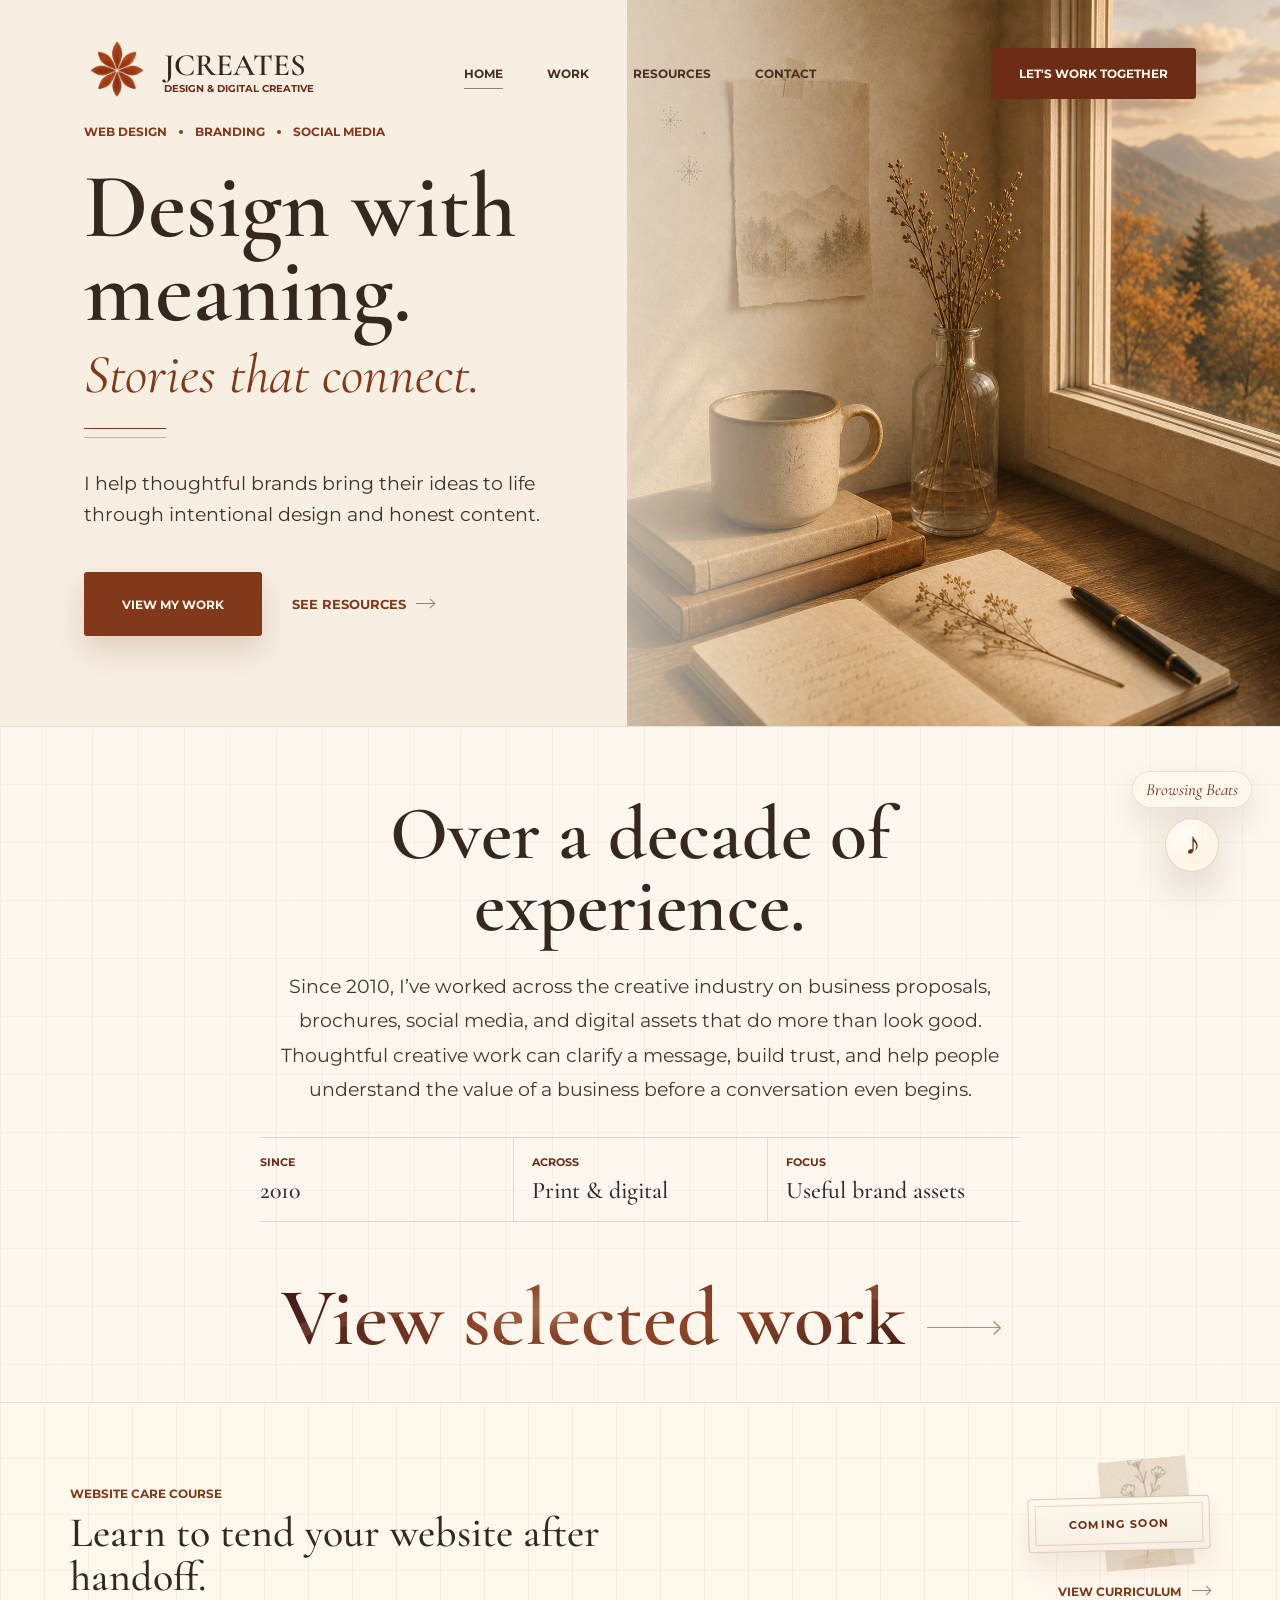
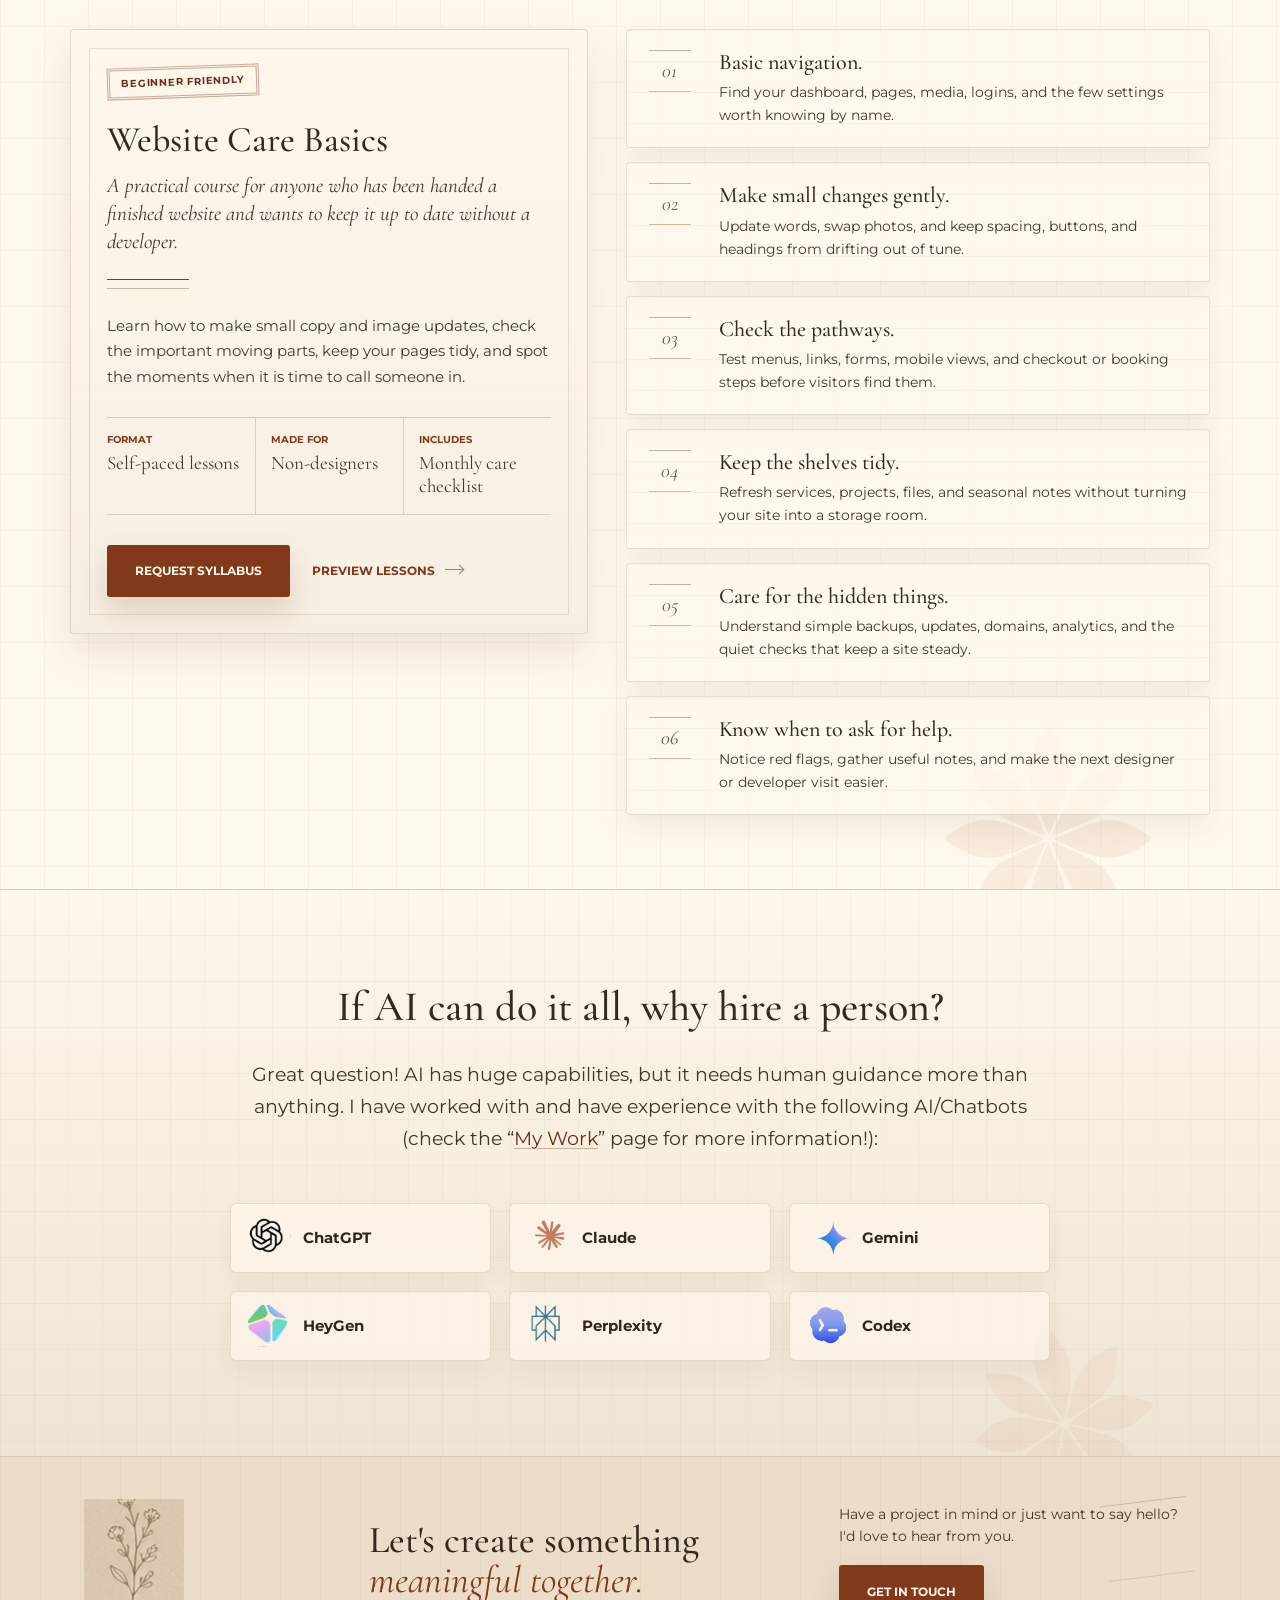
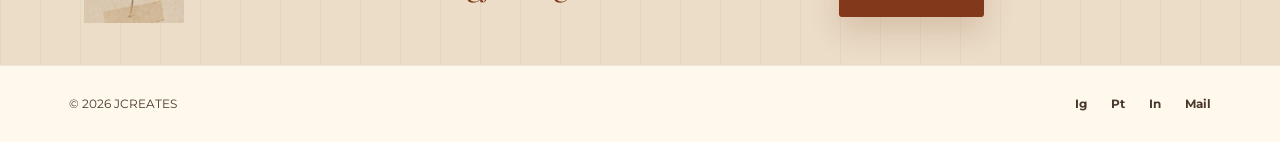
==== commit 73e17c8d: "Add coming soon course tags" ====
--- a/index.html
+++ b/index.html
@@ -14,7 +14,7 @@
       href="https://fonts.googleapis.com/css2?family=Cormorant+Garamond:wght@400;500;600&family=Montserrat:wght@500;600;700&family=Parisienne&display=swap"
       rel="stylesheet"
     >
-    <link rel="stylesheet" href="styles.css?v=20260611-work-page-v8">
+    <link rel="stylesheet" href="styles.css?v=20260630-coming-soon-v1">
     <script src="script.js?v=20260611-work-page-v4" defer></script>
   </head>
   <body>
@@ -122,7 +122,10 @@
             <p class="eyebrow">Website Care Course</p>
             <h2 id="course-title">Learn to tend your website after handoff.</h2>
           </div>
-          <a class="section-link" href="#course-curriculum">View curriculum <span class="link-cue" aria-hidden="true"></span></a>
+          <div class="course-heading-aside">
+            <p class="coming-soon-tag coming-soon-tag--course">Coming Soon</p>
+            <a class="section-link" href="#course-curriculum">View curriculum <span class="link-cue" aria-hidden="true"></span></a>
+          </div>
         </div>
 
         <div class="course-layout">
--- a/styles.css
+++ b/styles.css
@@ -553,6 +553,37 @@
   white-space: nowrap;
 }
 
+.coming-soon-tag {
+  position: relative;
+  display: inline-flex;
+  align-items: center;
+  justify-content: center;
+  min-height: 54px;
+  padding: 0 22px;
+  border: 1px solid rgba(130, 57, 27, 0.22);
+  border-radius: 4px;
+  color: var(--clay-dark);
+  background:
+    linear-gradient(180deg, rgba(255, 248, 236, 0.96), rgba(246, 239, 226, 0.82)),
+    var(--paper);
+  box-shadow: 0 16px 30px rgba(72, 43, 22, 0.08);
+  font-family: var(--sans);
+  font-size: 11px;
+  font-weight: 700;
+  letter-spacing: 0.12em;
+  line-height: 1;
+  text-transform: uppercase;
+  white-space: nowrap;
+}
+
+.coming-soon-tag::before {
+  position: absolute;
+  inset: 6px;
+  border: 1px solid rgba(130, 57, 27, 0.18);
+  content: "";
+  pointer-events: none;
+}
+
 .project-grid {
   display: grid;
   grid-template-columns: repeat(4, minmax(0, 1fr));
@@ -672,6 +703,20 @@
 
 .course-heading h2 {
   max-width: 620px;
+}
+
+.course-heading-aside {
+  display: flex;
+  flex-direction: column;
+  align-items: flex-end;
+  gap: 22px;
+  padding-top: 18px;
+}
+
+.coming-soon-tag--course {
+  min-width: 182px;
+  padding: 0 28px;
+  transform: rotate(-1.5deg);
 }
 
 .course-layout {
@@ -1082,6 +1127,26 @@
   transition: background 220ms ease;
 }
 
+.coming-soon-tag--resource {
+  position: absolute;
+  top: 20px;
+  right: 20px;
+  z-index: 3;
+  min-height: 42px;
+  padding: 0 18px;
+  border-color: rgba(255, 248, 236, 0.24);
+  color: #5a3a2a;
+  background:
+    linear-gradient(180deg, rgba(255, 248, 236, 0.98), rgba(244, 233, 216, 0.9)),
+    var(--paper);
+  box-shadow: 0 14px 26px rgba(30, 22, 16, 0.18);
+  transform: rotate(-2.4deg);
+}
+
+.coming-soon-tag--resource::before {
+  border-color: rgba(130, 57, 27, 0.16);
+}
+
 .resource-cover-copy {
   position: relative;
   z-index: 2;
@@ -2088,6 +2153,11 @@
     min-height: 430px;
   }
 
+  .course-heading-aside {
+    gap: 18px;
+    padding-top: 6px;
+  }
+
   .resources-page .site-header,
   .work-page .site-header {
     min-height: 172px;
@@ -2101,6 +2171,11 @@
 
   .resources-hero-media img {
     object-position: 52% 55%;
+  }
+
+  .coming-soon-tag--resource {
+    top: 18px;
+    right: 18px;
   }
 
   .work-filters {
@@ -2301,6 +2376,31 @@
     padding: 28px 22px;
   }
 
+  .coming-soon-tag {
+    min-height: 48px;
+    padding: 0 18px;
+    font-size: 10px;
+  }
+
+  .course-heading-aside {
+    width: 100%;
+    align-items: flex-start;
+    gap: 14px;
+    padding-top: 0;
+  }
+
+  .coming-soon-tag--course {
+    min-width: 160px;
+    padding: 0 22px;
+  }
+
+  .coming-soon-tag--resource {
+    top: 16px;
+    right: 16px;
+    min-height: 38px;
+    padding: 0 14px;
+  }
+
   .resource-cover-title {
     max-width: 230px;
     font-size: 35px;
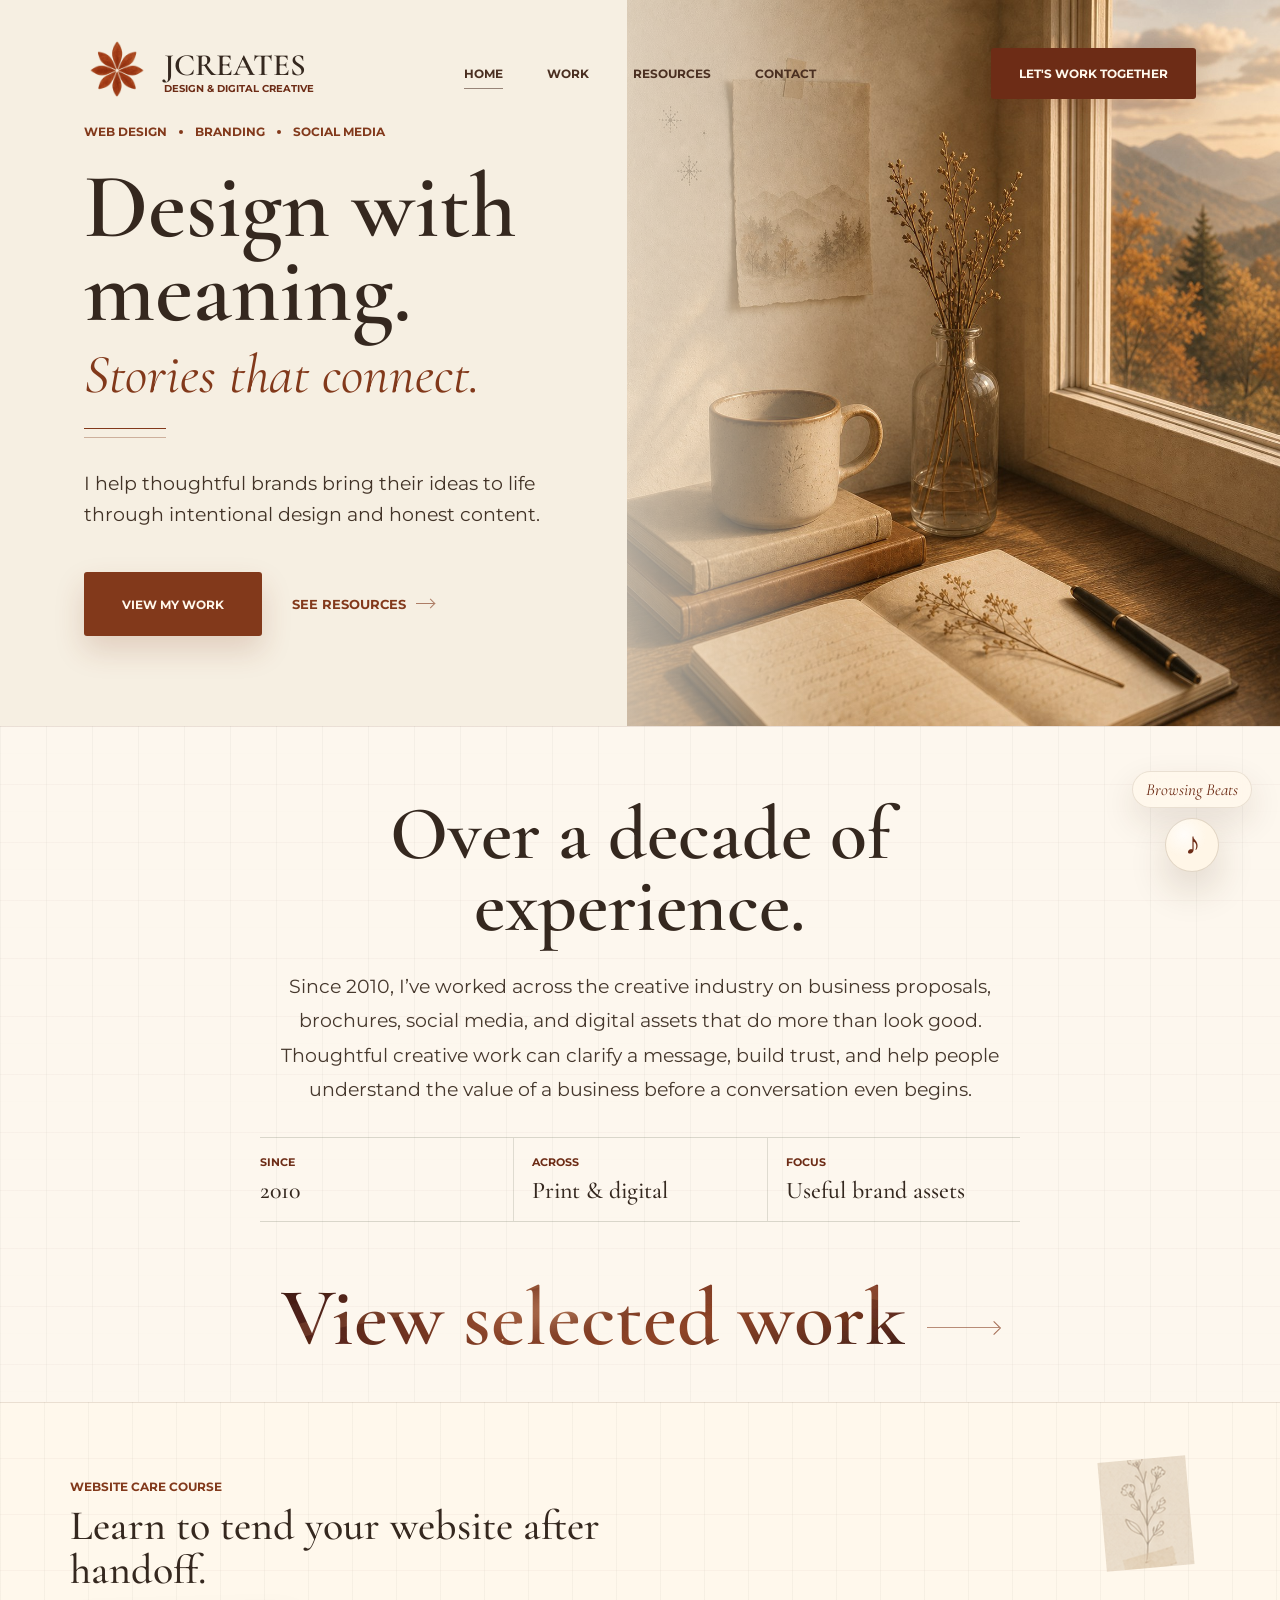
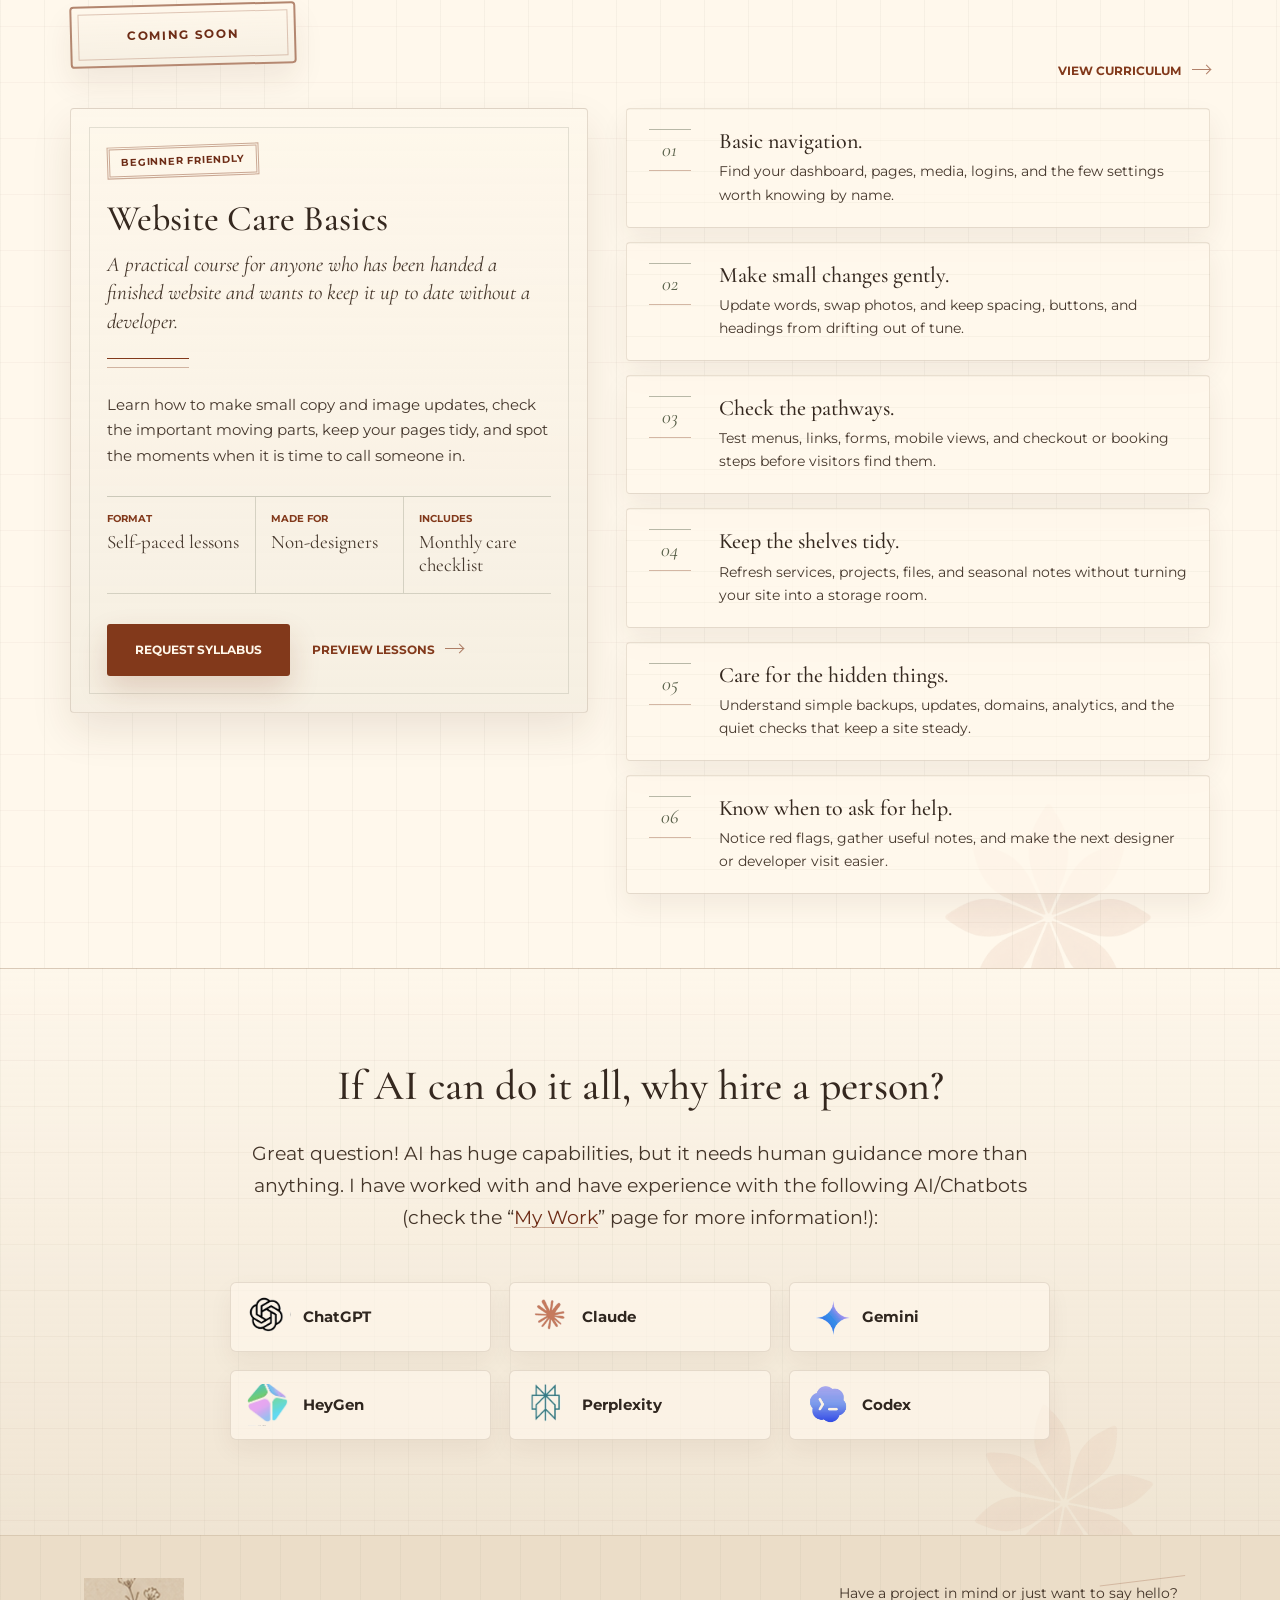
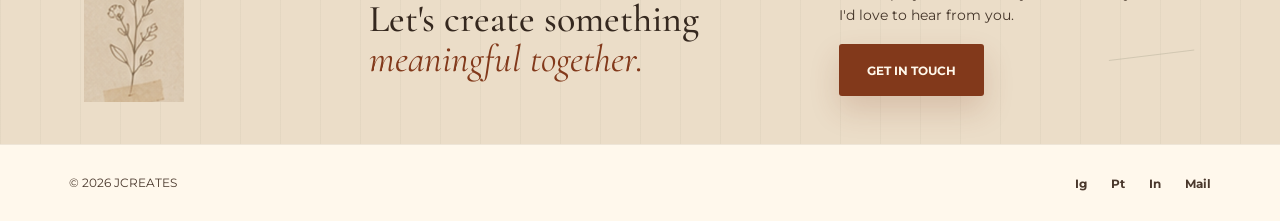
==== commit 453a951e: "Make coming soon badge more visible" ====
--- a/index.html
+++ b/index.html
@@ -121,9 +121,9 @@
           <div class="section-kicker">
             <p class="eyebrow">Website Care Course</p>
             <h2 id="course-title">Learn to tend your website after handoff.</h2>
+            <p class="coming-soon-tag coming-soon-tag--course">Coming Soon</p>
           </div>
           <div class="course-heading-aside">
-            <p class="coming-soon-tag coming-soon-tag--course">Coming Soon</p>
             <a class="section-link" href="#course-curriculum">View curriculum <span class="link-cue" aria-hidden="true"></span></a>
           </div>
         </div>
--- a/styles.css
+++ b/styles.css
@@ -560,7 +560,7 @@
   justify-content: center;
   min-height: 54px;
   padding: 0 22px;
-  border: 1px solid rgba(130, 57, 27, 0.22);
+  border: 2px solid rgba(130, 57, 27, 0.58);
   border-radius: 4px;
   color: var(--clay-dark);
   background:
@@ -579,7 +579,7 @@
 .coming-soon-tag::before {
   position: absolute;
   inset: 6px;
-  border: 1px solid rgba(130, 57, 27, 0.18);
+  border: 1px solid rgba(130, 57, 27, 0.26);
   content: "";
   pointer-events: none;
 }
@@ -709,13 +709,18 @@
   display: flex;
   flex-direction: column;
   align-items: flex-end;
-  gap: 22px;
-  padding-top: 18px;
+  gap: 14px;
+  padding-top: 10px;
 }
 
 .coming-soon-tag--course {
-  min-width: 182px;
-  padding: 0 28px;
+  align-self: flex-start;
+  min-width: 226px;
+  min-height: 62px;
+  margin-top: 12px;
+  padding: 0 30px;
+  font-size: 12px;
+  letter-spacing: 0.14em;
   transform: rotate(-1.5deg);
 }
 
@@ -2154,8 +2159,8 @@
   }
 
   .course-heading-aside {
-    gap: 18px;
-    padding-top: 6px;
+    gap: 12px;
+    padding-top: 0;
   }
 
   .resources-page .site-header,
@@ -2390,8 +2395,11 @@
   }
 
   .coming-soon-tag--course {
-    min-width: 160px;
-    padding: 0 22px;
+    min-width: 186px;
+    min-height: 52px;
+    margin-top: 10px;
+    padding: 0 24px;
+    font-size: 11px;
   }
 
   .coming-soon-tag--resource {
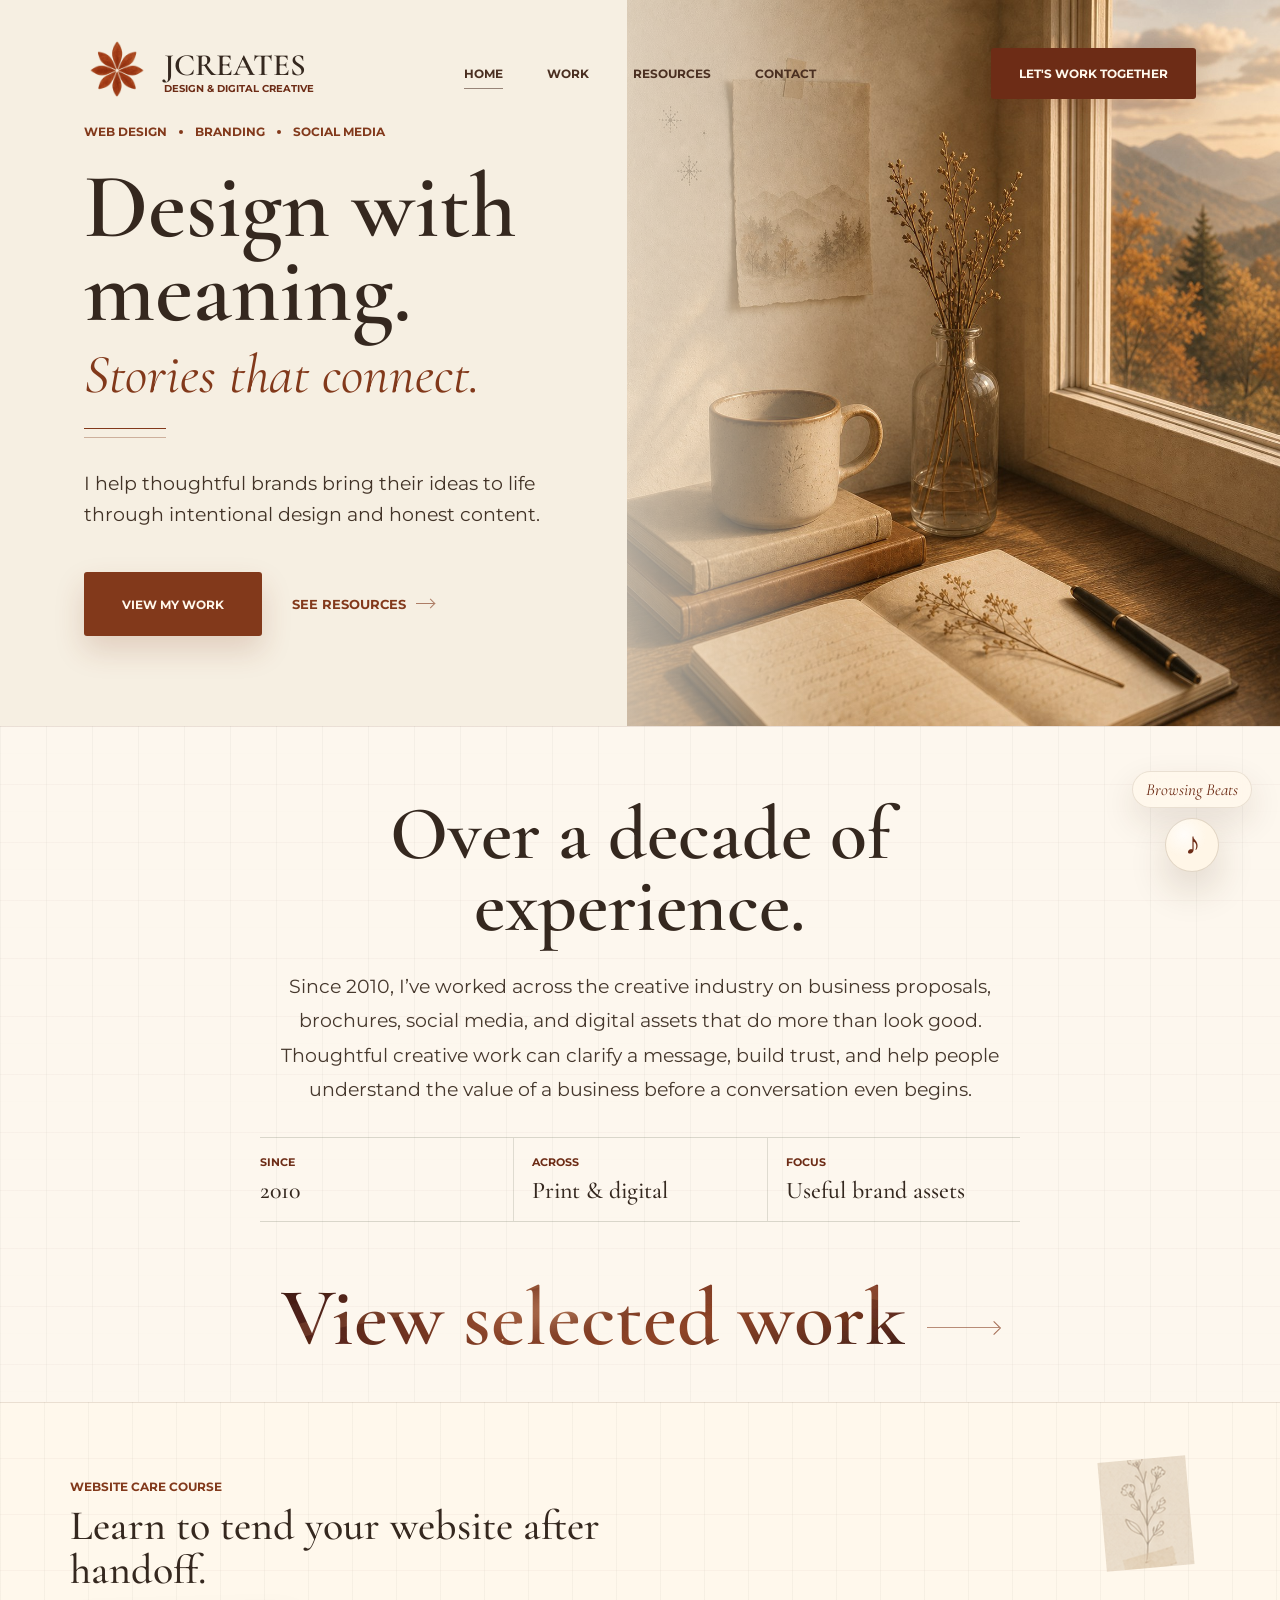
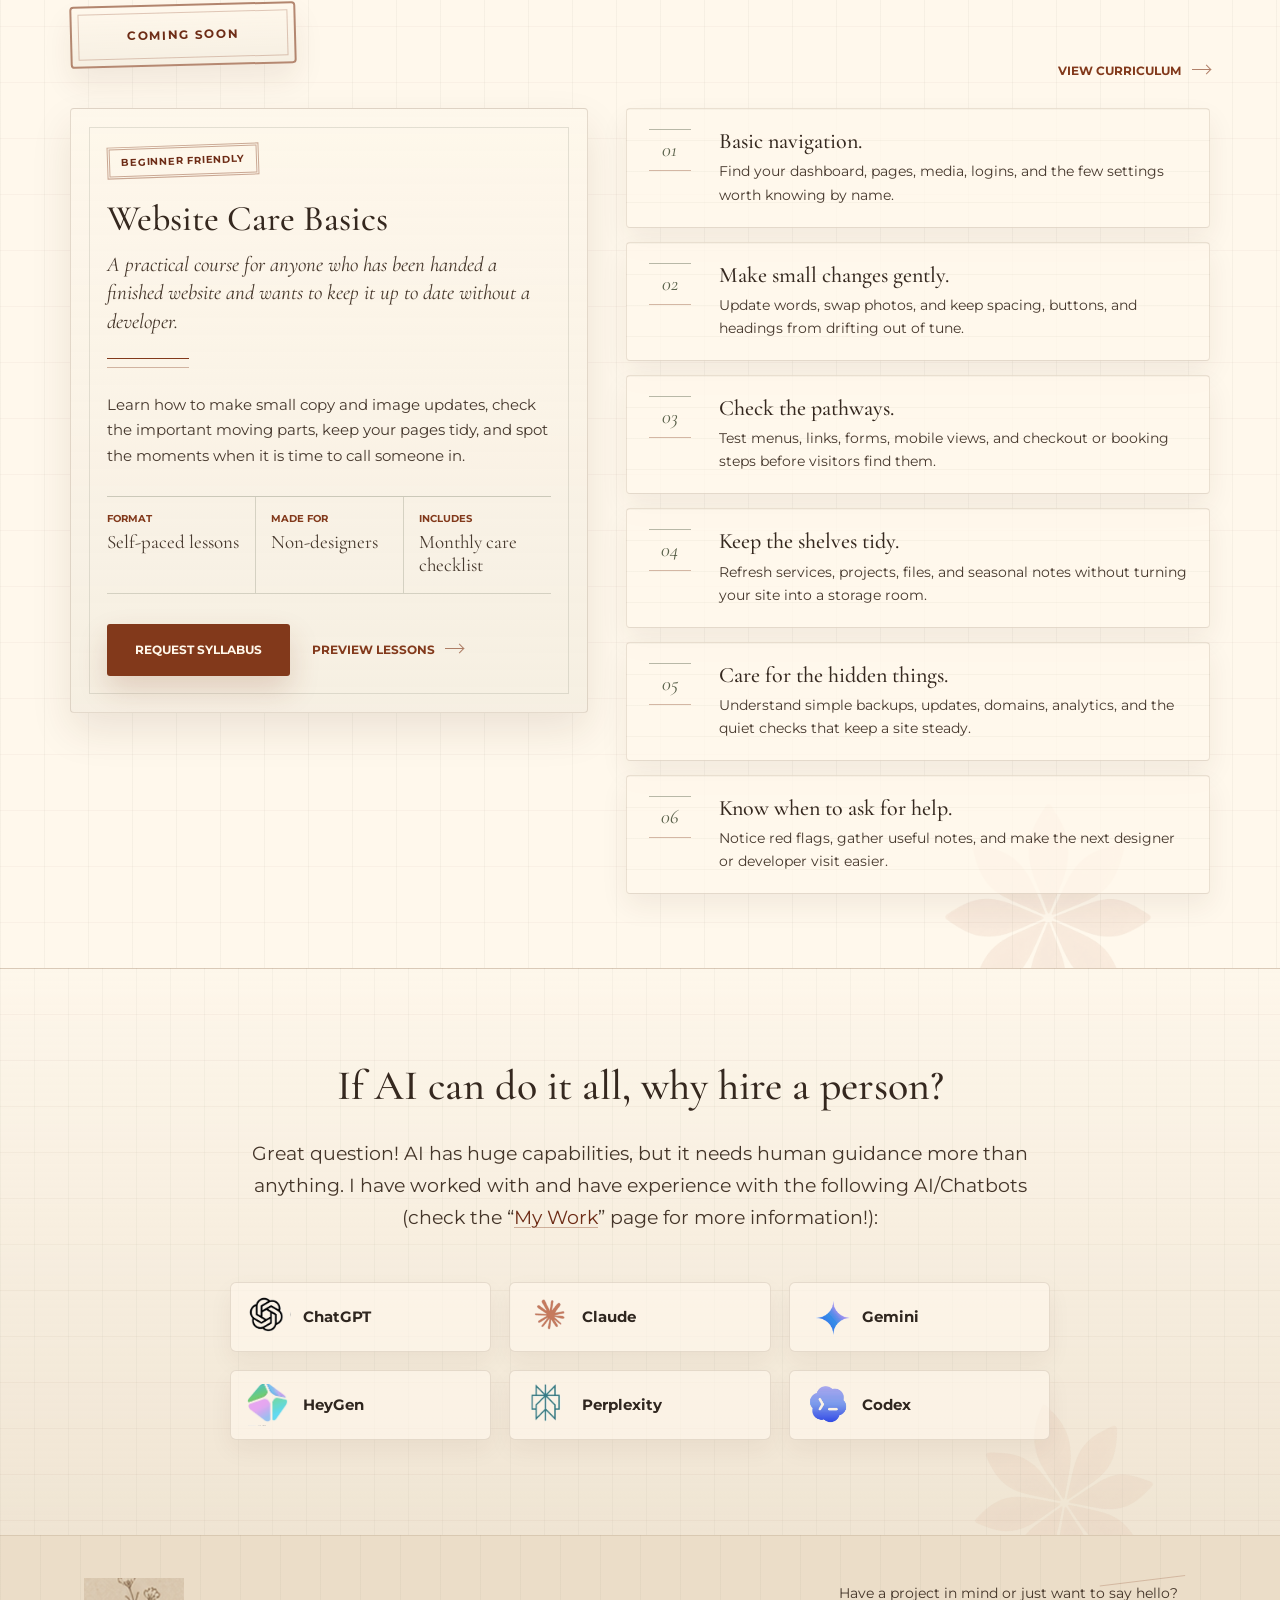
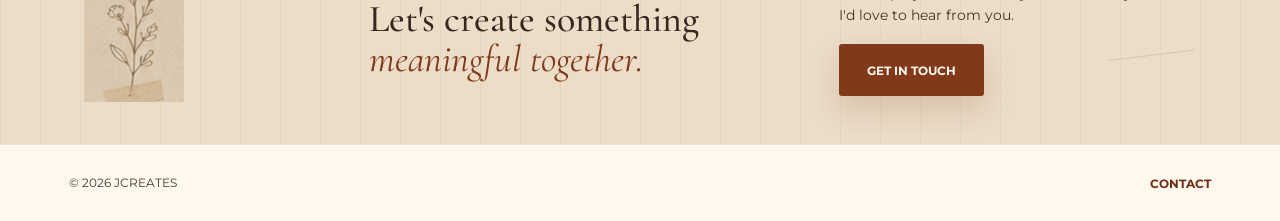
==== commit 86a2f90c: "Add contact page" ====
--- a/index.html
+++ b/index.html
@@ -14,12 +14,13 @@
       href="https://fonts.googleapis.com/css2?family=Cormorant+Garamond:wght@400;500;600&family=Montserrat:wght@500;600;700&family=Parisienne&display=swap"
       rel="stylesheet"
     >
-    <link rel="stylesheet" href="styles.css?v=20260630-coming-soon-v1">
+    <link rel="icon" type="image/png" sizes="256x256" href="assets/favicon.png?v=20260808-compact">
+    <link rel="stylesheet" href="styles.css?v=20260809-contact-v1">
     <script src="script.js?v=20260611-work-page-v4" defer></script>
   </head>
   <body>
     <header class="site-header" aria-label="Primary navigation">
-      <a class="brand" href="#" aria-label="JCREATES home">
+      <a class="brand" href="/" aria-label="JCREATES home">
         <img
           class="brand-mark"
           src="assets/elodie-flower-logo.png"
@@ -35,13 +36,13 @@
       </a>
 
       <nav class="main-nav" aria-label="Main navigation">
-        <a class="is-active" href="#" aria-current="page">Home</a>
-        <a href="work.html">Work</a>
-        <a href="resources.html">Resources</a>
-        <a href="#contact">Contact</a>
+        <a class="is-active" href="/" aria-current="page">Home</a>
+        <a href="/work">Work</a>
+        <a href="/resources">Resources</a>
+        <a href="/contact">Contact</a>
       </nav>
 
-      <a class="header-cta" href="#contact">Let's work together</a>
+      <a class="header-cta" href="/contact">Let's work together</a>
     </header>
 
     <main>
@@ -56,11 +57,11 @@
             and honest content.
           </p>
           <div class="hero-actions">
-            <a class="button button-primary button-typewriter" href="work.html" data-write-text="View my work">
+            <a class="button button-primary button-typewriter" href="/work" data-write-text="View my work">
               <span class="button-label">View my work</span>
               <span class="button-hover-text" aria-hidden="true">View my work</span>
             </a>
-            <a class="button button-text" href="resources.html">See resources <span class="link-cue" aria-hidden="true"></span></a>
+            <a class="button button-text" href="/resources">See resources <span class="link-cue" aria-hidden="true"></span></a>
           </div>
         </div>
 
@@ -108,7 +109,7 @@
             </div>
           </div>
 
-          <a class="galaxy-work-link" href="work.html" aria-label="View selected work">
+          <a class="galaxy-work-link" href="/work" aria-label="View selected work">
             <span class="galaxy-mask">View selected work</span>
             <span class="galaxy-arrow" aria-hidden="true"></span>
           </a>
@@ -157,7 +158,7 @@
               </div>
             </dl>
             <div class="course-actions">
-              <a class="button button-primary button-typewriter" href="#contact" data-write-text="Request syllabus">
+              <a class="button button-primary button-typewriter" href="/contact" data-write-text="Request syllabus">
                 <span class="button-label">Request syllabus</span>
                 <span class="button-hover-text" aria-hidden="true">Request syllabus</span>
               </a>
@@ -224,7 +225,7 @@
             <p>
               Great question! AI has huge capabilities, but it needs human guidance more than anything.
               I have worked with and have experience with the following AI/Chatbots (check the
-              &ldquo;<a href="work.html">My Work</a>&rdquo; page for more information!):
+              &ldquo;<a href="/work">My Work</a>&rdquo; page for more information!):
             </p>
             <ul class="ai-logo-list" aria-label="AI and chatbot experience">
               <li>
@@ -284,11 +285,8 @@
 
     <footer class="site-footer">
       <p>&copy; 2026 JCREATES</p>
-      <nav class="social-links" aria-label="Social links">
-        <a href="#" aria-label="Instagram">Ig</a>
-        <a href="#" aria-label="Pinterest">Pt</a>
-        <a href="#" aria-label="LinkedIn">In</a>
-        <a href="mailto:hello@example.com" aria-label="Email">Mail</a>
+      <nav class="footer-links" aria-label="Footer navigation">
+        <a href="/contact">Contact</a>
       </nav>
     </footer>
 
--- a/styles.css
+++ b/styles.css
@@ -94,7 +94,7 @@
 .button,
 .section-link,
 .project-link,
-.social-links {
+.footer-links {
   font-family: var(--sans);
   font-size: 12px;
   font-weight: 700;
@@ -902,7 +902,8 @@
 }
 
 .resources-page .site-header,
-.work-page .site-header {
+.work-page .site-header,
+.contact-page .site-header {
   position: relative;
   inset: auto;
   min-height: 206px;
@@ -1278,6 +1279,10 @@
 
 .work-page .site-header {
   min-height: 150px;
+}
+
+.contact-page .site-header {
+  min-height: 176px;
 }
 
 .work-hero-inner {
@@ -1439,17 +1444,11 @@
 }
 
 .work-page:has(#work-filter-all:checked) [data-work-copy="all"],
-.work-page:has(#work-filter-web:checked) [data-work-copy="web"],
-.work-page:has(#work-filter-social:checked) [data-work-copy="social"],
-.work-page:has(#work-filter-branding:checked) [data-work-copy="branding"],
-.work-page:has(#work-filter-digital:checked) [data-work-copy="digital"] {
+.work-page:has(#work-filter-web:checked) [data-work-copy="web"] {
   display: block;
 }
 
-.work-page:has(#work-filter-web:checked) [data-work-category]:not([data-work-category="web"]),
-.work-page:has(#work-filter-social:checked) [data-work-category]:not([data-work-category="social"]),
-.work-page:has(#work-filter-branding:checked) [data-work-category]:not([data-work-category="branding"]),
-.work-page:has(#work-filter-digital:checked) [data-work-category]:not([data-work-category="digital"]) {
+.work-page:has(#work-filter-web:checked) [data-work-category]:not([data-work-category="web"]) {
   display: none;
 }
 
@@ -1647,6 +1646,127 @@
   line-height: 1.68;
 }
 
+.contact-hero {
+  position: relative;
+  display: grid;
+  grid-template-columns: minmax(0, 0.96fr) minmax(280px, 0.58fr);
+  gap: clamp(40px, 6vw, 92px);
+  align-items: center;
+  min-height: 500px;
+  padding: clamp(48px, 5.8vw, 84px) 6.6vw clamp(56px, 6vw, 86px);
+  overflow: hidden;
+  background:
+    linear-gradient(90deg, rgba(89, 97, 74, 0.045) 1px, transparent 1px),
+    linear-gradient(0deg, rgba(109, 44, 22, 0.035) 1px, transparent 1px),
+    linear-gradient(180deg, rgba(255, 248, 236, 0.94), rgba(246, 239, 226, 0.78)),
+    var(--paper);
+  background-size: 46px 46px, 58px 58px, auto, auto;
+  border-bottom: 1px solid rgba(92, 63, 37, 0.1);
+}
+
+.contact-hero::before {
+  position: absolute;
+  right: max(26px, 8vw);
+  bottom: -94px;
+  width: min(30vw, 360px);
+  height: min(30vw, 360px);
+  background: url("assets/elodie-flower-logo.png") center / contain no-repeat;
+  content: "";
+  opacity: 0.07;
+  pointer-events: none;
+}
+
+.contact-botanical {
+  position: absolute;
+  top: clamp(34px, 5vw, 70px);
+  left: clamp(22px, 5vw, 76px);
+  width: clamp(78px, 9vw, 132px);
+  opacity: 0.86;
+  transform: rotate(-9deg);
+}
+
+.contact-hero-copy,
+.contact-details {
+  position: relative;
+  z-index: 1;
+}
+
+.contact-hero .eyebrow {
+  margin: 0 0 22px;
+  color: var(--clay-dark);
+}
+
+.contact-hero h1 {
+  max-width: 720px;
+  font-size: clamp(62px, 7vw, 104px);
+  font-weight: 500;
+  line-height: 0.88;
+}
+
+.contact-hero-copy > p {
+  max-width: 560px;
+  margin: 24px 0 0;
+  color: #443529;
+  font-size: clamp(16px, 1.2vw, 19px);
+  line-height: 1.68;
+}
+
+.contact-actions {
+  display: flex;
+  flex-wrap: wrap;
+  gap: 18px 26px;
+  margin-top: 18px;
+}
+
+.contact-actions .button-primary {
+  min-height: 52px;
+  padding: 0 34px;
+}
+
+.contact-details {
+  display: grid;
+  align-self: center;
+  gap: 0;
+  padding: 14px 0;
+  border-top: 1px solid rgba(89, 97, 74, 0.24);
+  border-bottom: 1px solid rgba(89, 97, 74, 0.2);
+}
+
+.contact-detail {
+  padding: 18px 0;
+}
+
+.contact-detail + .contact-detail {
+  border-top: 1px solid rgba(89, 97, 74, 0.18);
+}
+
+.contact-detail span {
+  display: block;
+  margin-bottom: 8px;
+  color: var(--clay);
+  font-family: var(--sans);
+  font-size: 11px;
+  font-weight: 700;
+  line-height: 1.25;
+  text-transform: uppercase;
+}
+
+.contact-detail a,
+.contact-detail p {
+  margin: 0;
+  color: #3f3026;
+  font-family: var(--serif);
+  font-size: clamp(22px, 2.1vw, 30px);
+  font-weight: 500;
+  line-height: 1.1;
+}
+
+.contact-detail a:focus-visible,
+.footer-links a:focus-visible {
+  outline: 2px solid rgba(130, 57, 27, 0.38);
+  outline-offset: 4px;
+}
+
 .ai-note-section {
   position: relative;
   padding: clamp(64px, 7.4vw, 108px) 5.4vw;
@@ -1848,14 +1968,14 @@
   text-transform: uppercase;
 }
 
-.social-links {
+.footer-links {
   display: flex;
   align-items: center;
   gap: 24px;
 }
 
-.social-links a {
-  text-transform: none;
+.footer-links a {
+  color: var(--clay-dark);
 }
 
 .music-widget {
@@ -2164,7 +2284,8 @@
   }
 
   .resources-page .site-header,
-  .work-page .site-header {
+  .work-page .site-header,
+  .contact-page .site-header {
     min-height: 172px;
     padding: 28px 6vw 24px;
   }
@@ -2220,6 +2341,16 @@
 
   .contact-note {
     grid-column: 2;
+  }
+
+  .contact-hero {
+    grid-template-columns: 1fr;
+    min-height: 0;
+  }
+
+  .contact-details {
+    max-width: 720px;
+    width: 100%;
   }
 }
 
@@ -2308,7 +2439,8 @@
   }
 
   .resources-page .site-header,
-  .work-page .site-header {
+  .work-page .site-header,
+  .contact-page .site-header {
     position: relative;
     min-height: 0;
   }
@@ -2454,6 +2586,40 @@
     font-size: 12px;
   }
 
+  .contact-hero {
+    padding: 54px 24px 58px;
+  }
+
+  .contact-botanical {
+    top: 18px;
+    left: 18px;
+    width: 70px;
+  }
+
+  .contact-hero h1 {
+    font-size: clamp(54px, 17vw, 76px);
+  }
+
+  .contact-hero-copy > p {
+    max-width: 330px;
+    margin-top: 24px;
+    font-size: 15px;
+  }
+
+  .contact-actions .button-primary {
+    width: 100%;
+    min-height: 56px;
+  }
+
+  .contact-detail {
+    padding: 18px 0;
+  }
+
+  .contact-detail a,
+  .contact-detail p {
+    font-size: 24px;
+  }
+
   .work-archive-section {
     padding: 26px 24px 68px;
   }
